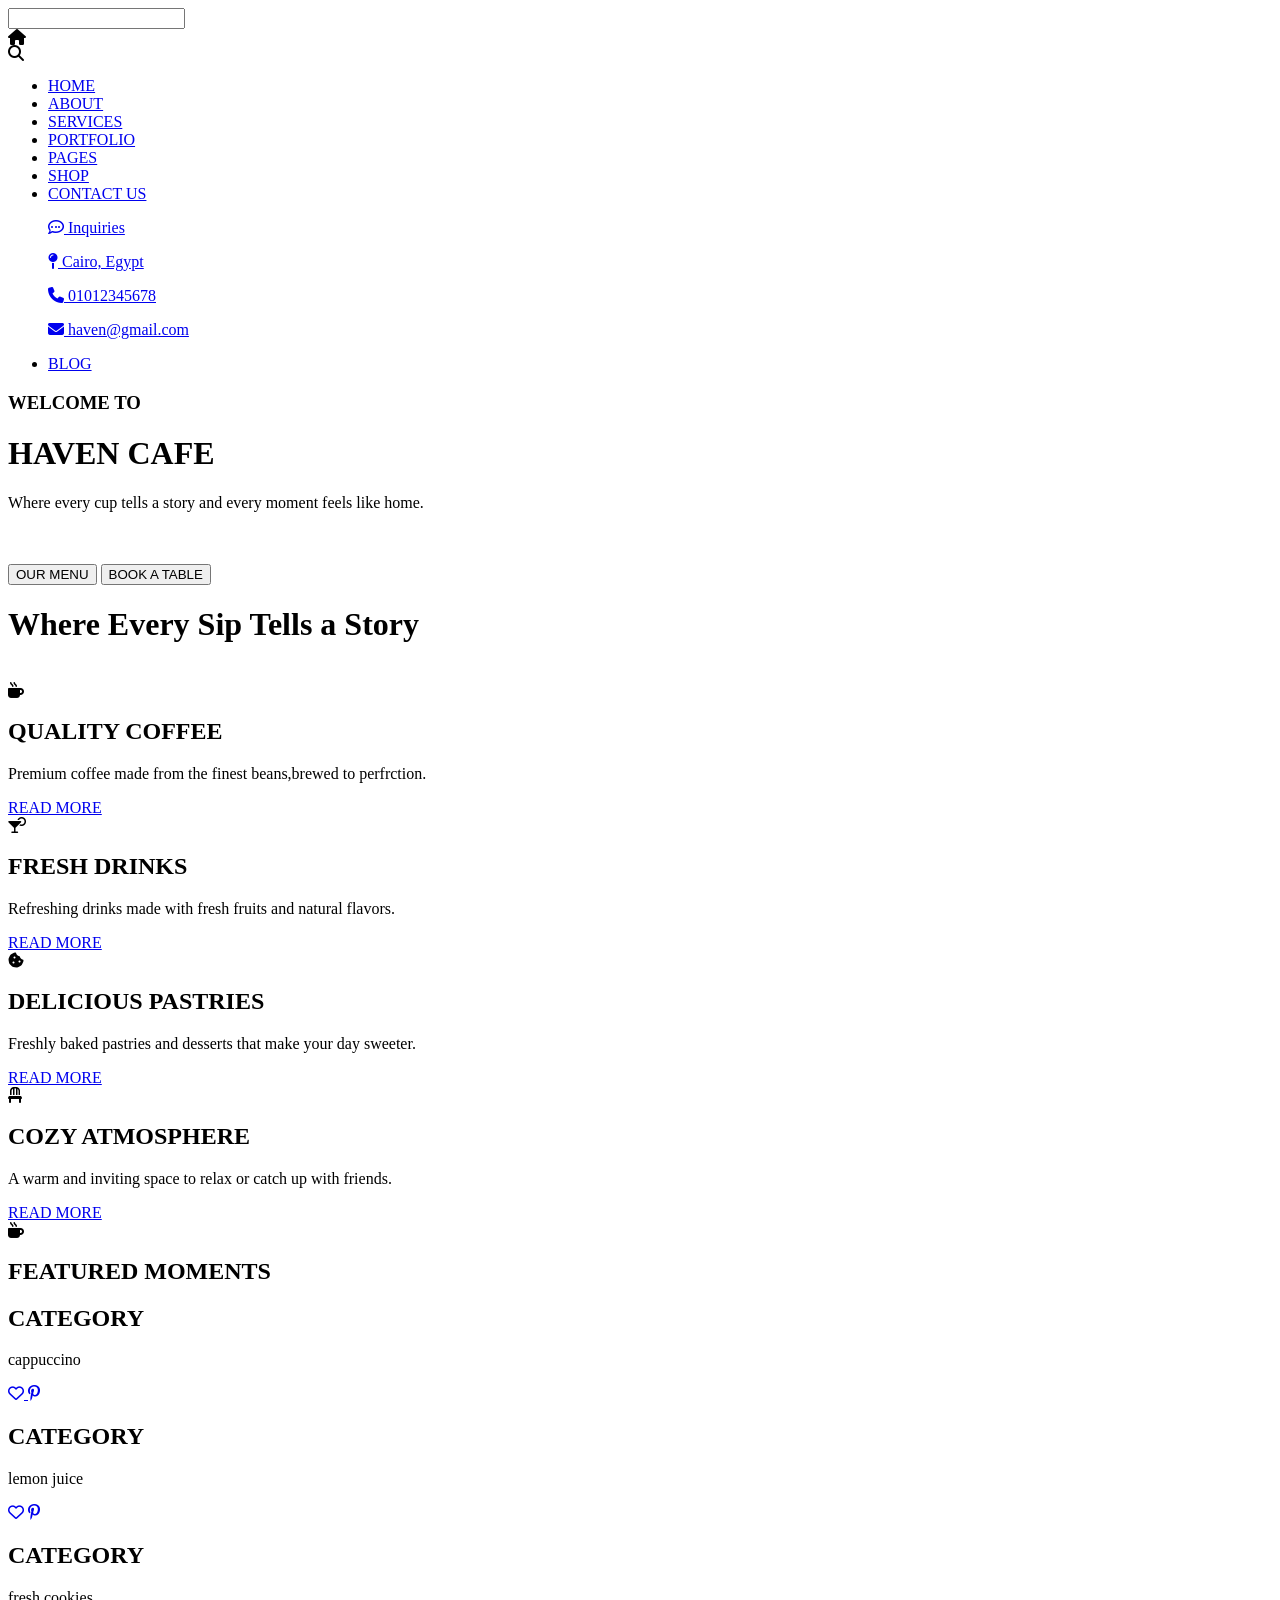
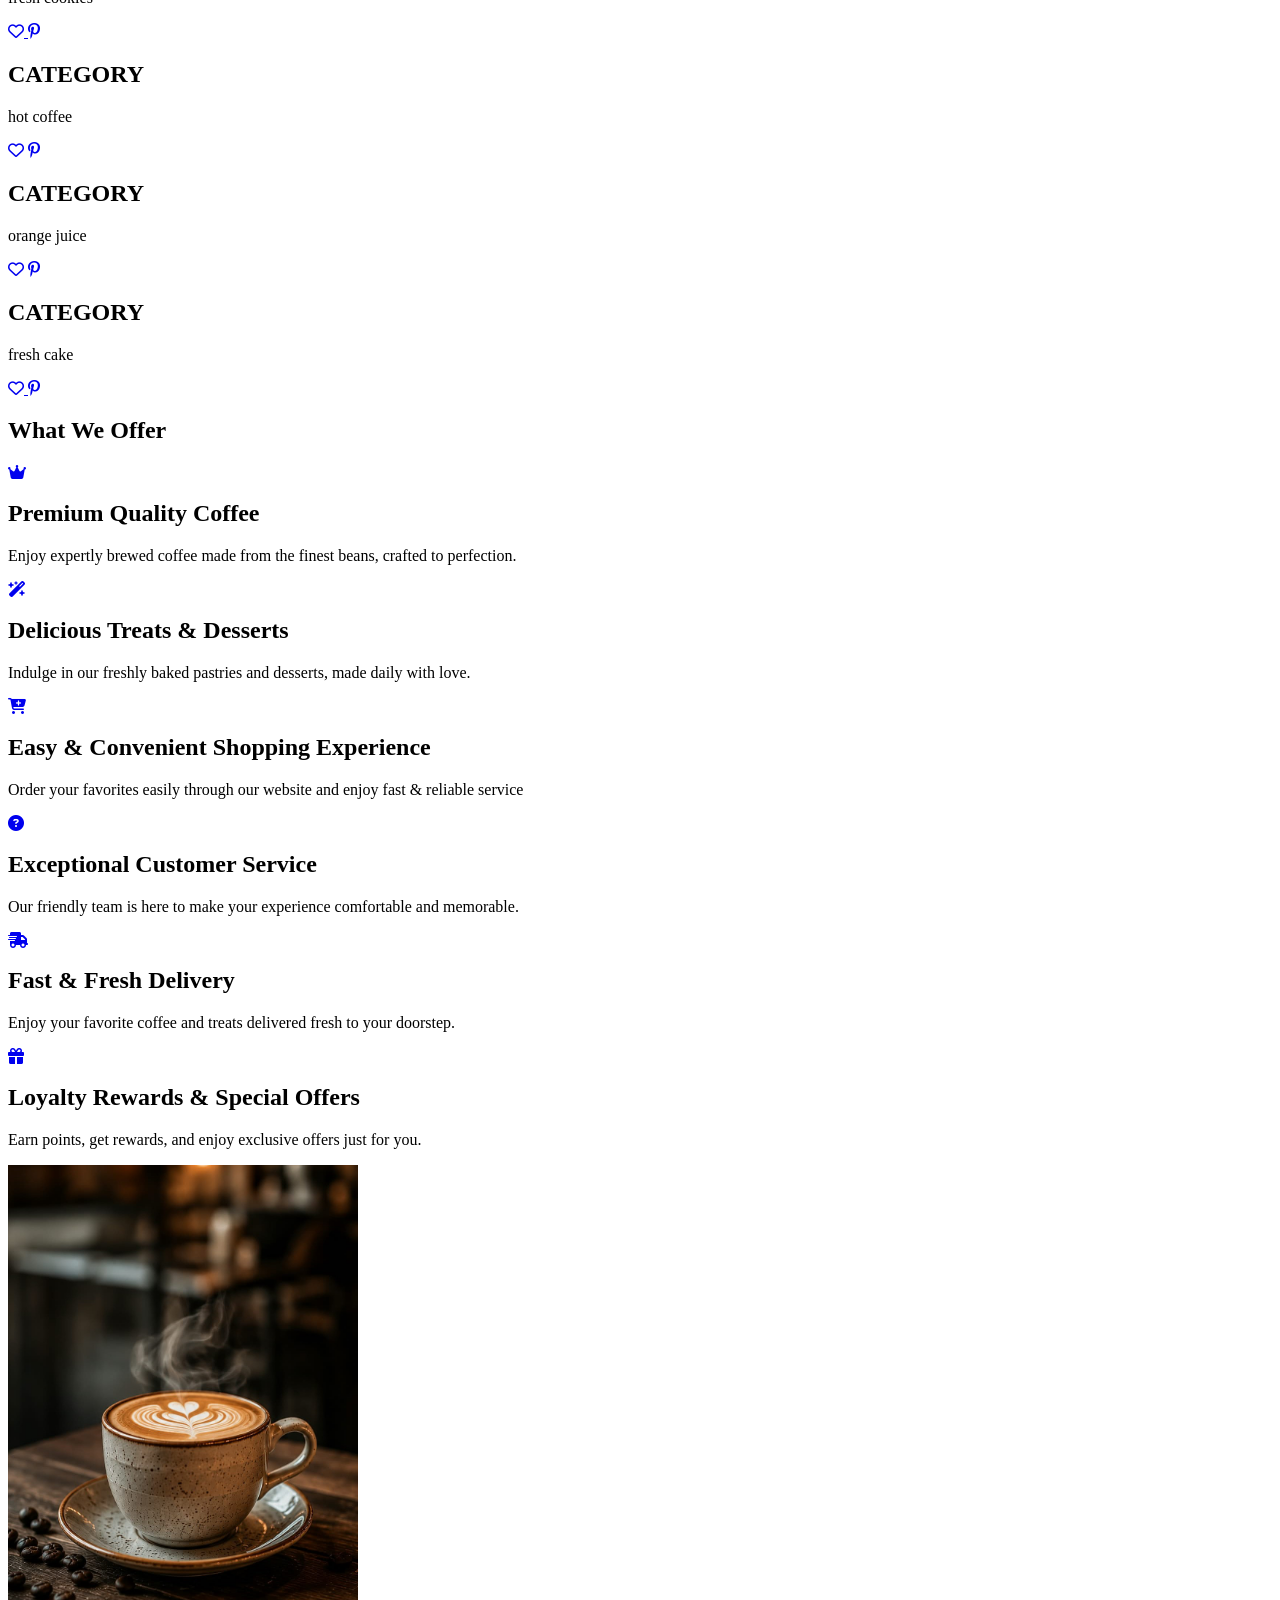
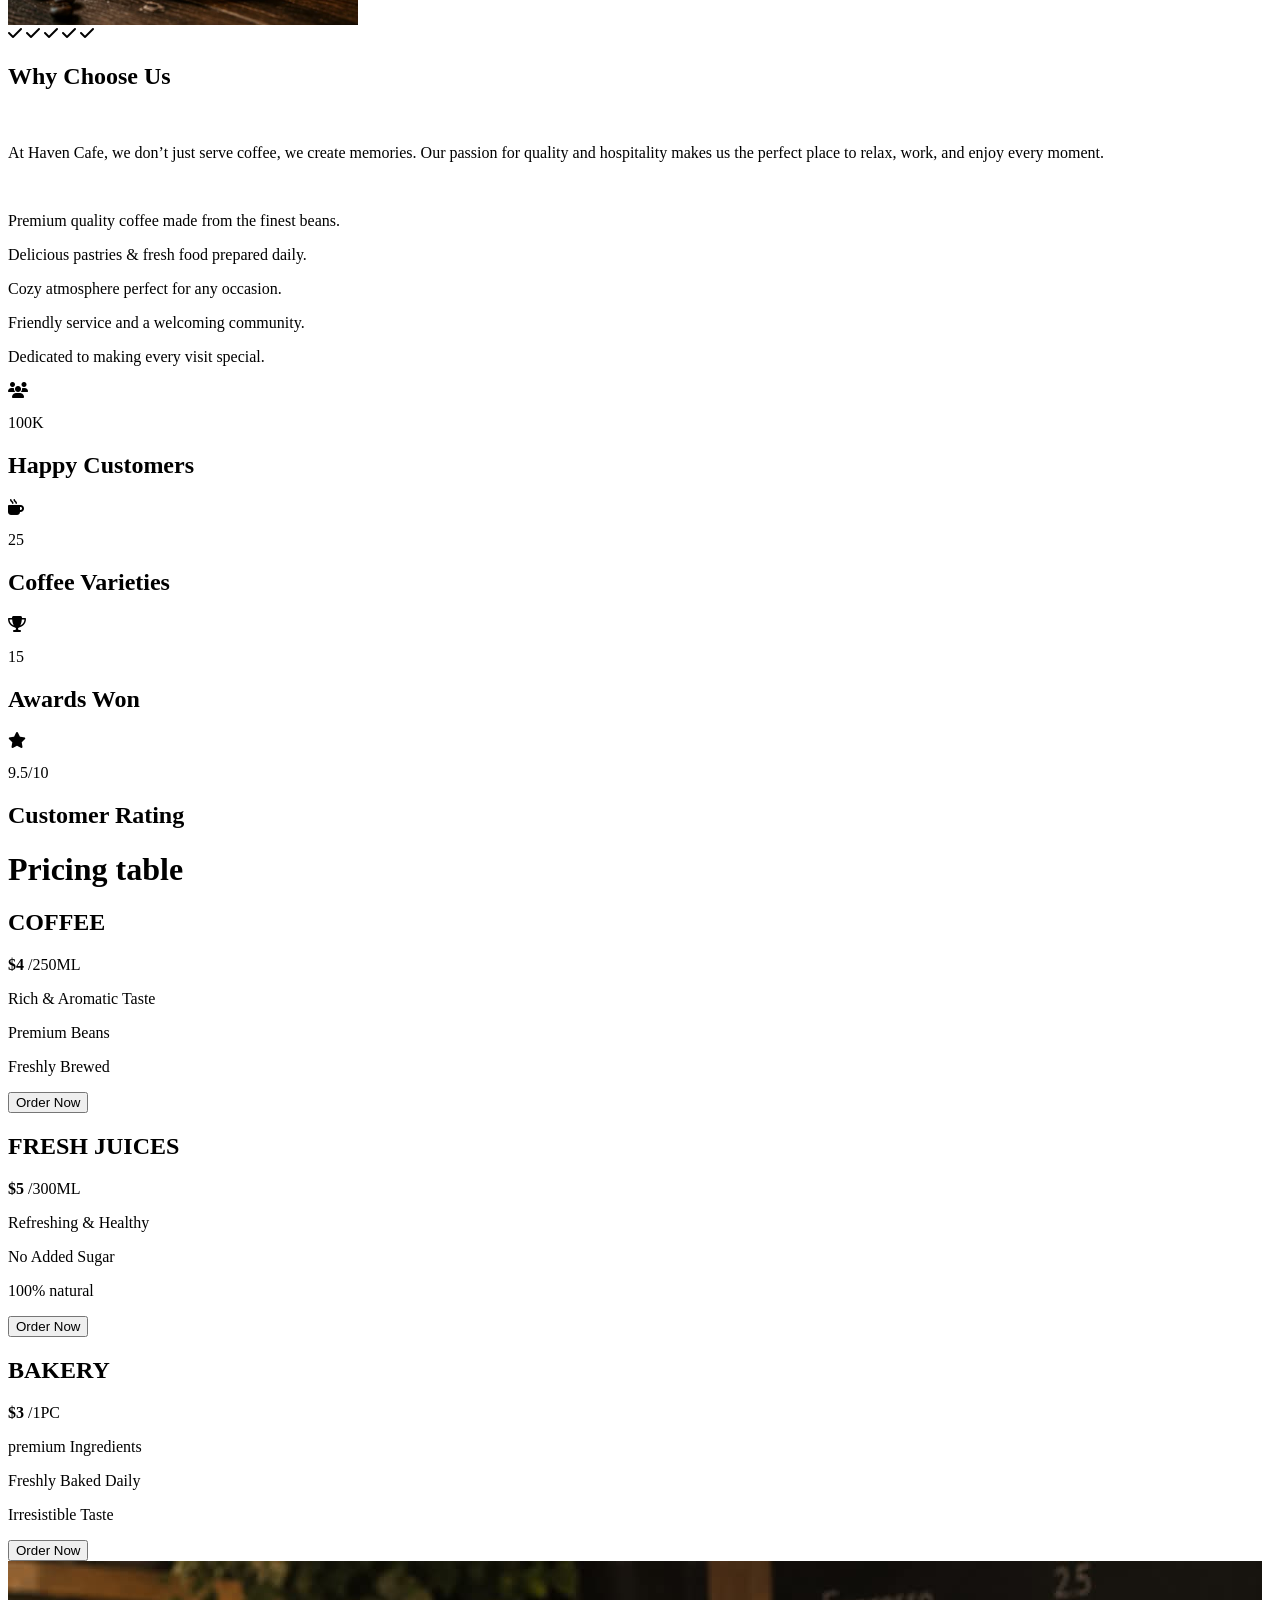
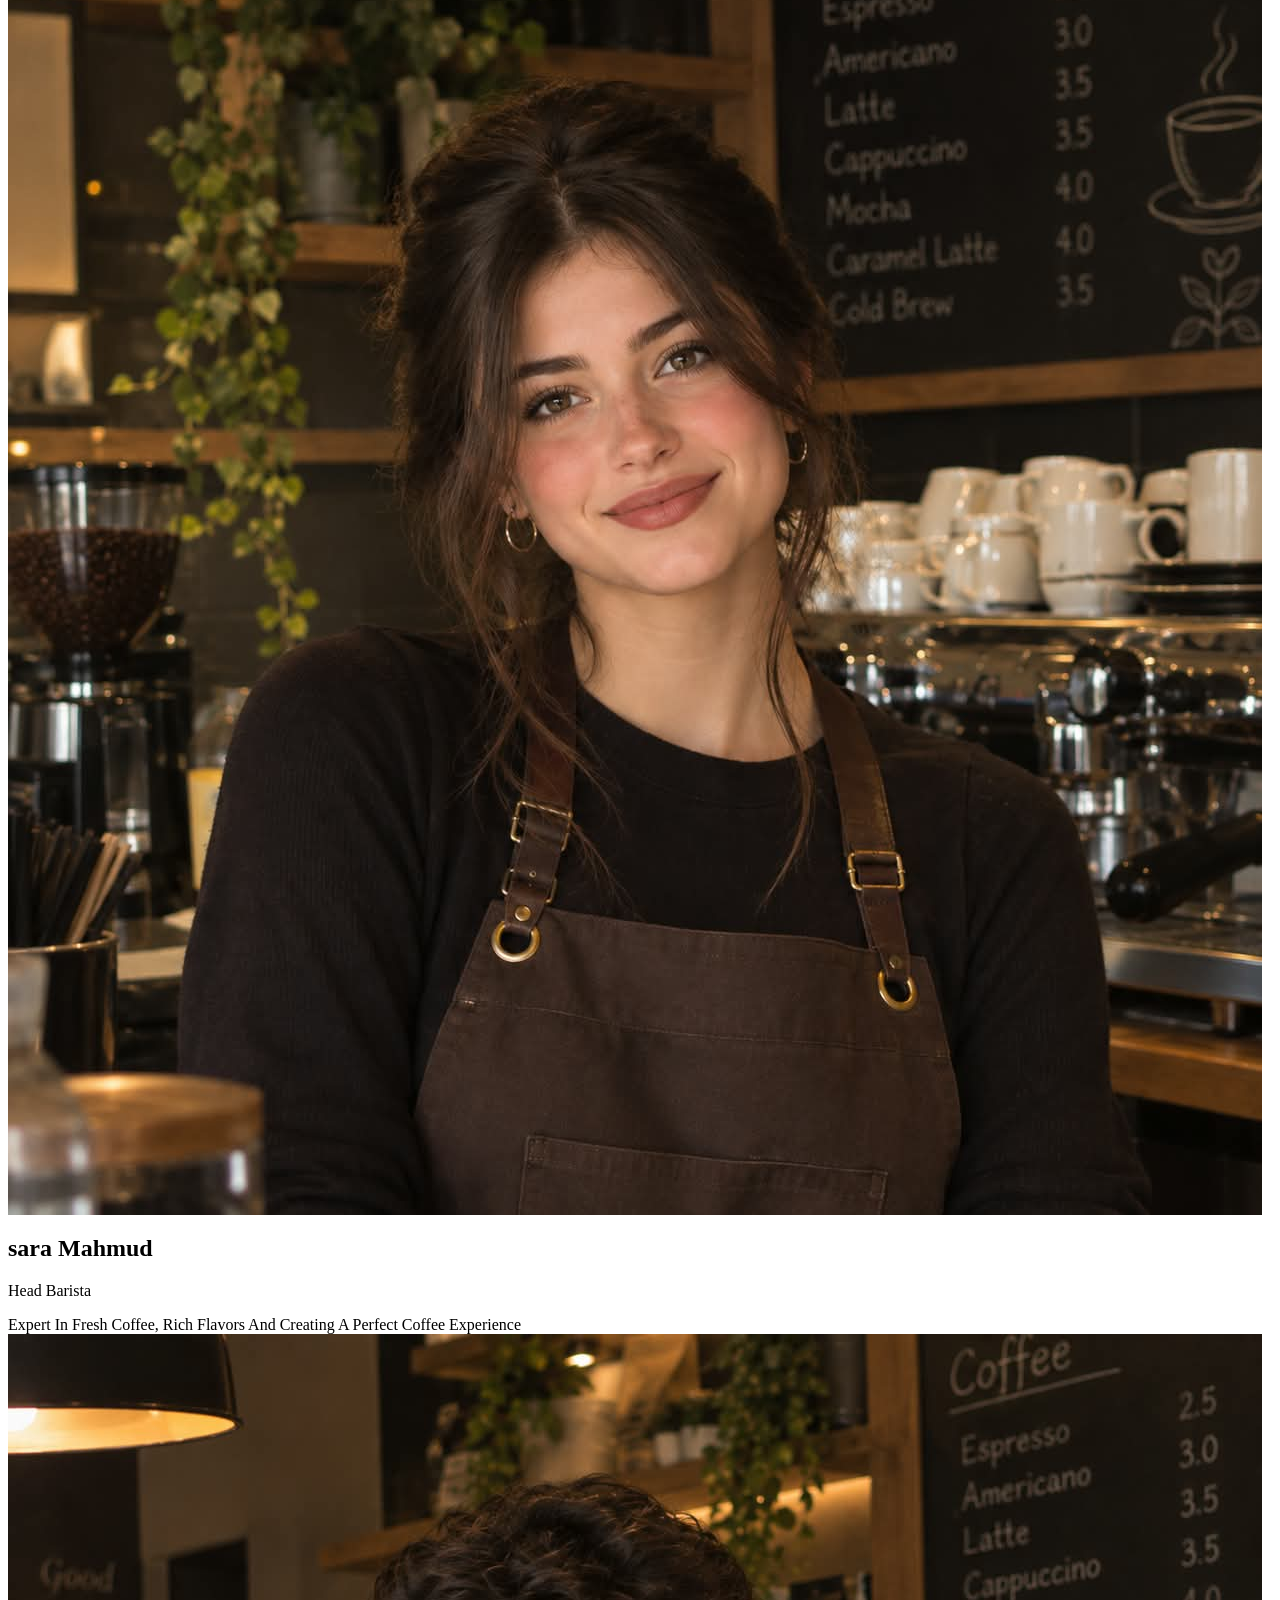
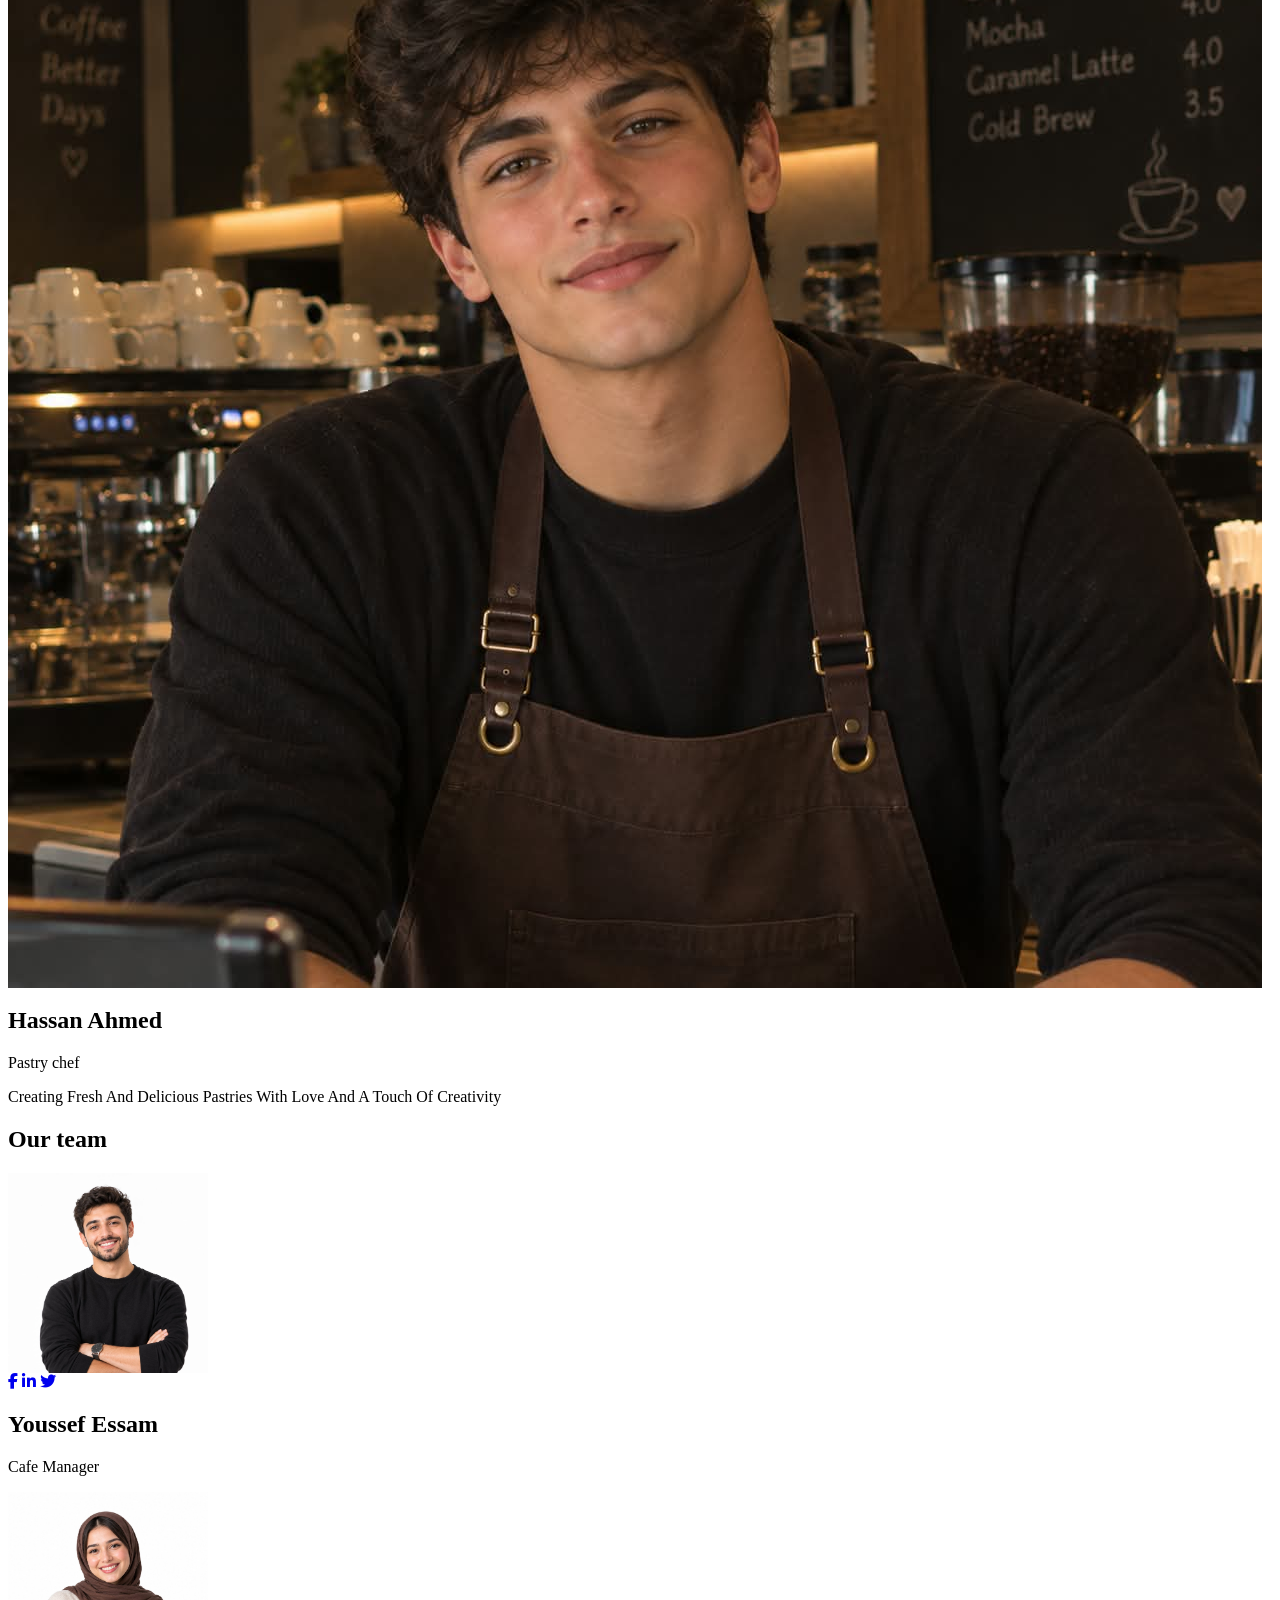
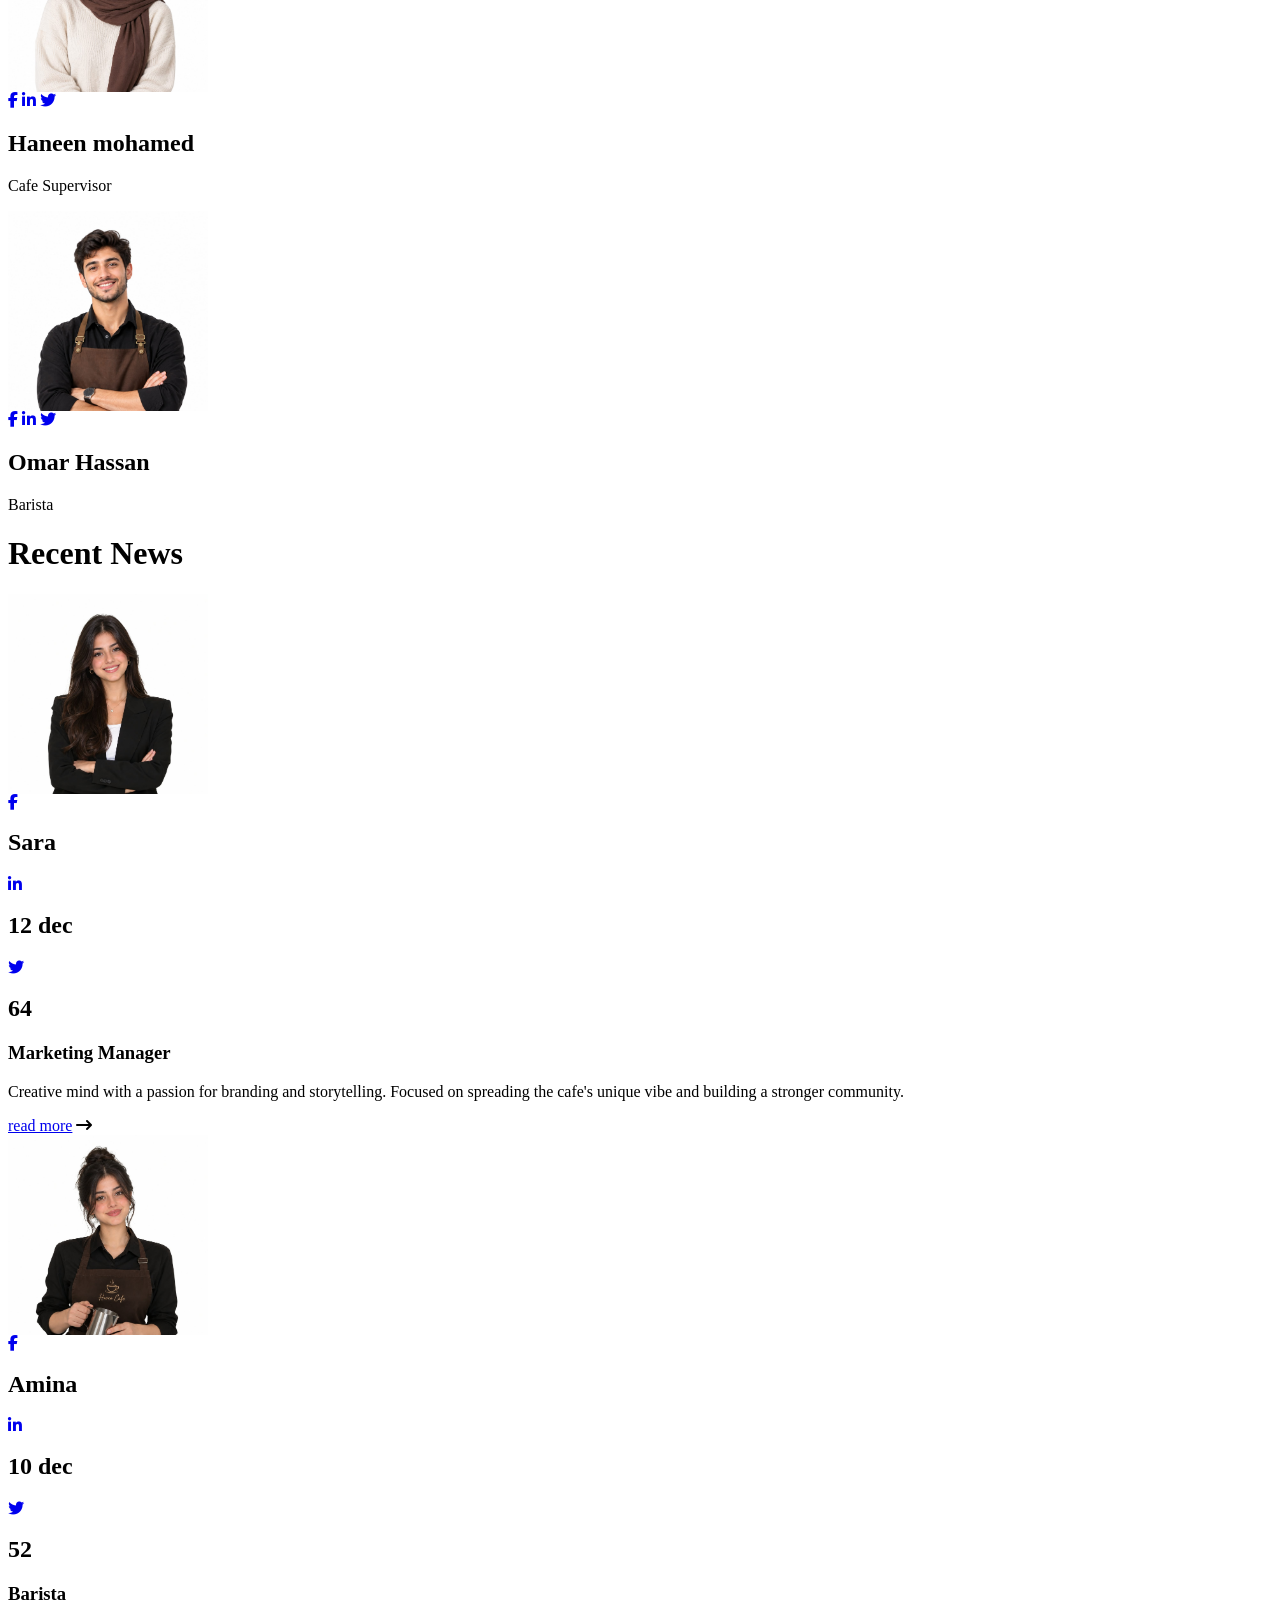
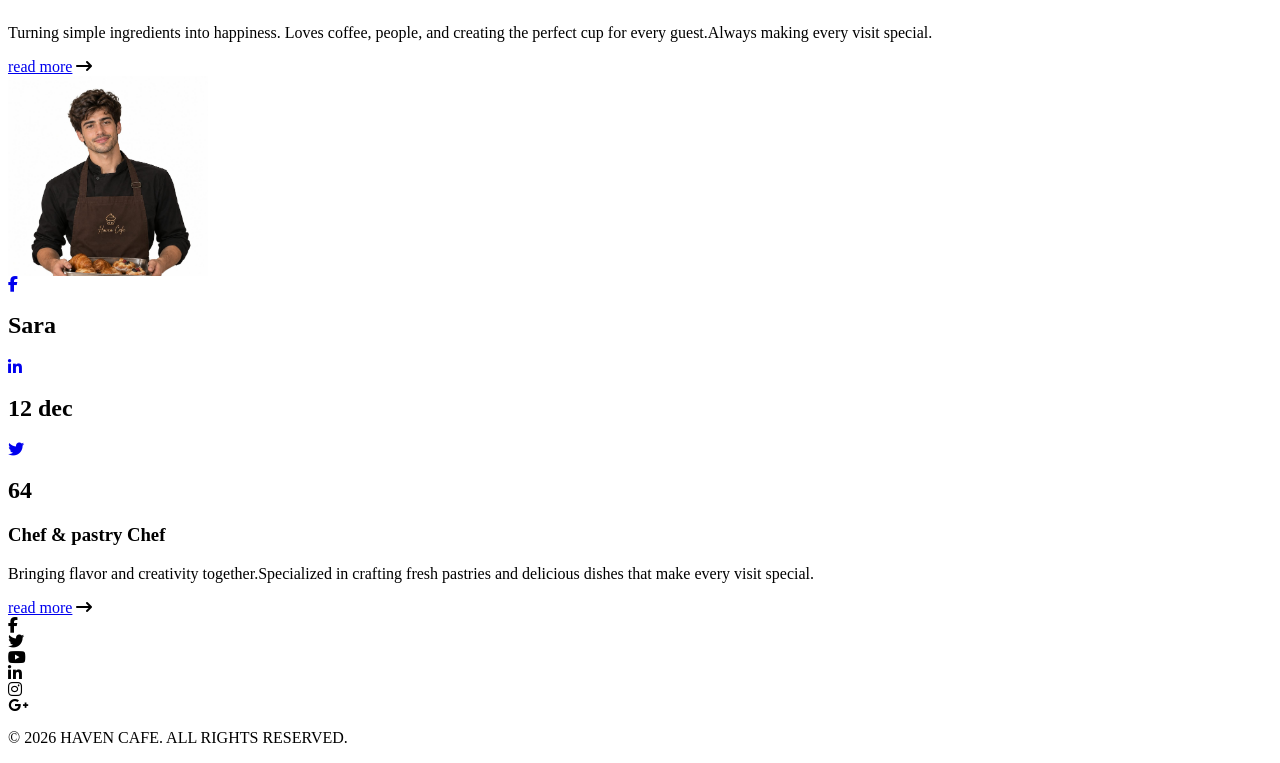
==== index.html @ 513b4746 "Rename index1.html to index.html" ====
<html >
<head>
<meta charset="UTF-8">
<title>PROJECT1</title>
<link rel="stylesheet" href="css/style.css">
<link rel="stylesheet" href="css/all.css">
</head>
<body>
<div class="header">
       <div class="search">
<input type="text">                                  
       </div> <!-- /search -->
       <div class="icon1"> 
<i class="fa-solid fa-house i1"></i>
       </div> <!-- /icons1 -->
<div class="icon2">
<i class="fa-solid fa-magnifying-glass i2"></i>
</div>  <!-- /icon2 -->
        <div class="haven-header">
            <ul class="list">
                <li><a href="#">HOME</a></li>
                <li><a href="#">ABOUT</a></li>
                <li><a href="#">SERVICES</a></li>
                <li><a href="#">PORTFOLIO</a></li>
                <li><a href="#">PAGES</a></li> 
                <li><a href="#">SHOP</a></li>
                
                <li class="contact"><a href="#">CONTACT US</a> 
                <div class="contact-menu">
                <p><a href="#" ><i class="fa-regular fa-comment-dots i"></i> Inquiries </a></p>
                <p><a href="#" ><i class="fa-solid fa-map-pin i"></i>  Cairo, Egypt</a></p>
                <p><a href="#" ><i class="fa-solid fa-phone i"></i> 01012345678</a></p>
                <p><a href="#" ><i class="fa-solid fa-envelope"></i> haven@gmail.com</a></p>
                </div> <!-- /contact-menu -->
                </li> <!-- /contact -->
                <li><a href="#">BLOG </a></li>
            </ul> <!-- /list -->
        </div> <!-- /haven-header -->
</div> <!-- /header -->
<div class="main">
  <div class="main-overlay">
    <div class="main-contact">
        <div class="dd1 divs1"></div> <!-- /line -->
        <div class="dd2 divs1"></div> <!-- /line -->
<h3 class="main-H1">WELCOME TO</h3>
<h1 class="main-H2">HAVEN CAFE</h1>
<P class="main-p1">Where every cup tells a story and every moment feels like home.</P>
<br>
<br>
<button class="main-btn1  main-btn">OUR MENU</button>
<button class="main-btn2  main-btn">BOOK A TABLE</button>
    </div> <!-- /main-contact -->
  </div> <!-- /main-overlay -->
</div> <!-- /main -->
<!-- /////////////////////////////////////// Section2///////////////////////////////////////////////////////// -->
<div class="Section2" >
<div class="intro"> 
<h1 class="intro-H1">Where Every Sip Tells a Story</h1>
<br>
<div class="dd3"></div> <!-- /line -->
</div> <!-- /intro -->

<div class="big-div"> 
<div class="div-coffee box">
<i class="fa-solid fa-mug-hot"></i>
<h2>QUALITY COFFEE</h2>
<P>Premium coffee made from the finest beans,brewed to perfrction.</P>
<a href="#">READ MORE</a>
</div> 

<div class="div-ice box"> 
<i class="fa-solid fa-martini-glass-citrus"></i>
<h2>FRESH DRINKS</h2>
<P>Refreshing drinks made with fresh fruits and natural flavors.</P>
<a href="#">READ MORE</a>
</div> <!-- /div-ice -->

<div class="div-cake box"> 
<i class="fa-solid fa-cookie-bite"></i>
<h2>DELICIOUS PASTRIES</h2>
<P>Freshly baked pastries and desserts that make your day sweeter.</P>
<a href="#">READ MORE</a>
</div> <!-- /div-cake -->

<div class="div-atmosphere box"> 
<i class="fa-solid fa-chair"></i>
<h2>COZY ATMOSPHERE</h2>
<p>A warm and inviting space to relax or catch up with friends.</p>
<a href="#">READ MORE</a>
</div> <!-- / div-atmosphere-->
</div> <!-- /big-div -->
</div> <!-- /section2 -->
<!-- ///////////////////////////////section3////////////////////////////////////////////////////// -->
 <div class="section3">
        <div class="dd4 divs3"></div> <!-- /line -->
        <div class="dd5 divs3"></div> <!-- /line -->
     <i class="fa-solid fa-mug-hot i-section3"></i>
     <h2 class="H2-section3"> FEATURED MOMENTS</h2>
     <div class="dd6"></div> <!-- /line -->

 <div class="section3-photos">
 <div class="card card1">
        <div class="card-text"> 
       <h2>CATEGORY</h2>
       <P>cappuccino</P>
      <a href="#"> <i class="fa-regular fa-heart"></i> </a>
      <a href="#"><i class="fa-brands fa-pinterest-p"></i></a>
       </div> <!-- /card-text -->
       </div> <!-- /card card1 -->

 <div class="card card2">
        <div class="card-text"> 
       <h2>CATEGORY</h2>
       <P>lemon juice</P> <a> 
       <a href="#"> <i class="fa-regular fa-heart"></i></a>
      <a href="#"><i class="fa-brands fa-pinterest-p"></i> </a>
       </div> <!-- /card-text -->
       </div> <!-- /card card2 -->

<div class="card card3">
        <div class="card-text"> 
       <h2>CATEGORY</h2>
       <P>fresh cookies</P>
      <a href="#"> <i class="fa-regular fa-heart"></i> </a>
      <a href="#"><i class="fa-brands fa-pinterest-p"></i> </a>
       </div> <!-- /card-text -->
       </div> <!-- /card card3-->

<div class="card card4">
        <div class="card-text"> 
       <h2>CATEGORY</h2>
       <P>hot coffee</P>
      <a href="#"> <i class="fa-regular fa-heart"></i></a>
      <a href="#"> <i class="fa-brands fa-pinterest-p"></i></a>
       </div> <!-- /card-text -->
       </div> <!-- /card card4-->

<div class="card card5">
        <div class="card-text"> 
       <h2>CATEGORY</h2>
       <P>orange juice</P>
     <a href="#">  <i class="fa-regular fa-heart"></i></a>
      <a href="#"> <i class="fa-brands fa-pinterest-p"></i></a>
       </div> <!-- /card-text -->
       </div> <!-- /card card5-->

<div class="card card6">
        <div class="card-text"> 
       <h2>CATEGORY</h2>
       <P>fresh cake</P>
     <a href="#"><i class="fa-regular fa-heart"></i> </a>
      <a href="#"><i class="fa-brands fa-pinterest-p"></i> </a>
       </div> <!-- /card-text -->
       </div> <!-- /card card6-->
</div> <!-- /section3-photos -->
 </div> <!-- /section3 -->

<!-- ///////////////////////////section4//////////////////////////////////////////// -->
<div class="section4">
<h2 class="section4-h2">What We Offer</h2>
<div class="dd7"></div>

<div class="offer">
 
<div class="part1  parts">
<a href="#"><i class="fa-solid fa-crown"></i></a>
<h2>Premium Quality Coffee </h2>
<p>Enjoy expertly brewed coffee made from the finest beans, crafted to perfection.</p>

</div> <!-- /part1 -->

<div class="part2  parts">
<a href="#"><i class="fa-solid fa-wand-magic-sparkles"></i></a>
<h2>Delicious Treats & Desserts</h2>
<p>Indulge in our freshly baked pastries and desserts, made daily with love.</p>
</div> <!-- /part2 -->


<div class="part3  parts">
<a href="#"><i class="fa-solid fa-cart-plus"></i></a>
<h2>Easy & Convenient Shopping Experience</h2>
<p>Order your favorites easily through our website and enjoy fast & reliable service</p>
</div> <!-- /part3 -->


<div class="part4  parts">
<a href="#"><i class="fa-solid fa-circle-question"></i></a>
<h2>Exceptional Customer Service</h2>
<p>Our friendly team is here to make your experience comfortable and memorable.</p>
</div> <!-- /part4 -->

<div class="part5  parts">
<a href="#"><i class="fa-solid fa-truck-fast"></i></a>
<h2>Fast & Fresh Delivery</h2>
<p>Enjoy your favorite coffee and treats delivered fresh to your doorstep.</p>

</div> <!-- /part5 -->

<div class="part6  parts">
<a href="#"><i class="fa-solid fa-gift"></i></a>
<h2>Loyalty Rewards & Special Offers</h2>
<p>Earn points, get rewards, and enjoy exclusive offers just for you.</p>
</div> <!-- /parts6 -->
</div> <!-- /offer -->
</div> <!-- /section4 -->
<!-- ////////////////////////////////section5/////////////////////////////////////////// -->
<div class="section5">
<div class="section5-img">
    <img src="img/section5.jpeg" width="350px" height="460">
</div> <!-- /section5-img -->
 <div class="circel">
<div class="circel1 c"></div> <!-- circel1 -->
<div class="circel2 c"></div> <!-- /circel2 -->
<div class="circel3 c"></div> <!-- /circel3 -->
 </div> <!-- /circel -->
<div class="icons5">
<i class="fa-solid fa-check"></i>
<i class="fa-solid fa-check"></i>
<i class="fa-solid fa-check"></i>
<i class="fa-solid fa-check"></i>
<i class="fa-solid fa-check"></i>
</div> <!-- /icons5 -->
<div class="text5">
    <h2>Why Choose Us</h2>
    <div class="dd8"></div> <!-- /line -->
    <br>
<p>At Haven Cafe, we don’t just serve coffee, we create memories. Our passion for quality and hospitality makes us the perfect place to relax, work, and enjoy every moment.</p>
<br>
<div class="pp"> 
<p>Premium quality coffee made from the finest beans.</p>
<p>Delicious pastries & fresh food prepared daily.</p>
<p>Cozy atmosphere perfect for any occasion.</p>
<p>Friendly service and a welcoming community.</p>
<p>Dedicated to making every visit special.</p>
</div> <!-- /pp -->
</div> <!-- /text5 -->
</div> <!-- /section5 -->
<!-- /////////////////////////////////////////section6/////////////////////////////////////////////// -->
<div class="section6">

<div class="background-section6">
<div class="section6-icons">

    <div class="divs6">
      <i class="fa-solid fa-users"></i>
      <p>100K</p>  
      <h2>Happy Customers</h2>
    </div>

     <div class="divs6">
      <i class="fa-solid fa-mug-hot"></i>
      <p>25</p>
       <h2>Coffee Varieties</h2>
     </div>

    <div class="divs6">
     <i class="fa-solid fa-trophy"></i>
      <p>15</p>
     <h2>Awards Won</h2>
     </div>

    
     <div class="divs6">
      <i class="fa-solid fa-star"></i>
      <p>9.5/10</p>
     <h2>Customer Rating</h2>
     </div>
</div> <!-- /section6-icons -->
</div> <!-- /background -->
</div><!-- /section6 -->
<!-- //////////////////////////////////////////////section7///////////////////////////////////////// -->
<div class="section7">
<h1 class="pt">Pricing table</h1>
<div class="dd11 dd12"></div>


<div class="pricing">

    <div class="table1  tables">
      <h2>COFFEE</h2>
      <div class="price1 price">
        <strong>$4</strong>
       <span>/250ML</span>
      </div> <!-- /price -->
      <p>Rich & Aromatic Taste</p>
      <p>Premium Beans</p>
      <p>Freshly Brewed</p>
      <button>Order Now</button>
    </div> <!-- table1 -->

 <div class="table2  tables">
       <h2>FRESH JUICES</h2>
      <div class="price2 price">
        <strong>$5</strong>
       <span>/300ML</span>
      </div> <!-- /price -->
      <p>Refreshing & Healthy</p>
      <p>No Added Sugar</p>
       <p>100% natural</p>
      <button>Order Now</button>
    </div> <!-- table2 -->

     <div class="table3  tables">
       <h2>BAKERY</h2>
      <div class="price2 price">
        <strong>$3</strong>
       <span>/1PC</span>
      </div> <!-- /price -->
      <p>premium Ingredients</p>
      <p>Freshly Baked Daily</p>
      <p>Irresistible Taste</p>
      <button>Order Now</button>
    </div> <!-- table3 -->
</div> <!-- /pricing -->
</div> <!-- /section7 -->
<!-- //////////////////////////////////////section8/////////////////////////////////// -->
<div class="section8">
<div class="background-section8">
    <div class="stafe"> 
<div class="parista member">
<div class="work"> 
    <img src="img/parista.jpeg">
</div>
<div class="content"> 
<h2>sara Mahmud</h2>
<p>Head Barista</p>
<span>Expert In Fresh Coffee, Rich Flavors And Creating A Perfect Coffee Experience</span>
</div> <!-- /content -->
</div> <!-- /parista -->

<div class="pastry member">
<div class="work">
     <img src="img/pastry.jpeg">
</div>
<div class="content"> 
<h2>Hassan Ahmed</h2>
<p>Pastry chef</p>
<span>Creating Fresh And Delicious Pastries With Love And A Touch Of Creativity</span>
</div> <!-- /content -->
</div> <!-- /pastry chef -->
</div> <!-- /stafe -->
</div> <!-- /background-section8 -->
</div> <!-- /section8 -->

<!-- /////////////////////////////////////////section9//////////////////////////////////////// -->
<div class="section9">
<h2 class="team-title">Our team</h2>
<div class="dd13"></div>

<div class="team-container">
  <div class="team-parent">
    <div class="team-item">
<div class="team-img">
        <img src="img/youssef.jpeg" alt="youssef" width="200px" height="200px">
         <div class="team-icons">
           <a href="#"><i class="fa-brands fa-facebook-f"></i></a>
          <a href="#"><i class="fa-brands fa-linkedin-in"></i></a>
          <a href="#"> <i class="fa-brands fa-twitter"></i></a>
         </div>   <!-- /team-icons -->
      </div> <!-- /team- img -->
      <div class="team-info">
       <h2 class="team-info-title">Youssef Essam</h2>
       <p class="team-info-p">Cafe Manager</p>
      </div> <!-- /team-info -->
    </div> <!-- /team-item -->


<div class="team-item  team-item-2">
<div class="team-img">
        <img src="img/haneen.jpeg" alt="haneen" width="200px" height="200px">
         <div class="team-icons">
           <a href="#"><i class="fa-brands fa-facebook-f"></i></a>
          <a href="#"><i class="fa-brands fa-linkedin-in"></i></a>
          <a href="#"> <i class="fa-brands fa-twitter"></i></a>
          
         </div>   <!-- /team-icons -->
      </div> <!-- /team- img -->
      <div class="team-info">
       <h2 class="team-info-title">Haneen mohamed</h2>
       <p class="team-info-p">Cafe Supervisor</p>
      </div> <!-- /team-info -->
</div> <!-- /team-item -->


<div class="team-item">
<div class="team-img">
        <img src="img/omar.jpeg" alt="omar" width="200px" height="200px">
         <div class="team-icons">
            <a href="#"><i class="fa-brands fa-facebook-f"></i></a>
          <a href="#"><i class="fa-brands fa-linkedin-in"></i></a>
          <a href="#"><i class="fa-brands fa-twitter"></i></a>
         </div>   <!-- /team-icons -->
      </div> <!-- /team- img -->
      <div class="team-info">
       <h2 class="team-info-title">Omar Hassan</h2>
       <p class="team-info-p">Barista</p>
      </div> <!-- /team-info --> 
      </div> <!-- /team-item -->
</div> <!-- /team- parent -->
</div> <!-- /team-container -->
</div> <!-- /section9 -->
<!-- /////////////////////////////////////////section10////////////////////////////////// -->
<div class="section10"  >
<h1 class="h1-sec10">Recent News</h1>
<div class="div-sec10"></div>

<div class="Recent-container">
<div class="Recent-parent">
  <div class="Recent-item">
<div class="Recent-img">
<img src="img/marketing.jpeg" width="200px" height="200px">
</div> <!-- img -->
<div class="Recent-info">
<a href="#"><i class="fa-brands fa-facebook-f"></i></a>
<h2>Sara</h2>
<a href="#"><i class="fa-brands fa-linkedin-in"></i></a>
<h2>12 dec</h2>
<a href="#"><i class="fa-brands fa-twitter"></i></a>
<h2>64</h2>

<h3>Marketing Manager</h3>
<p>Creative mind with a passion for branding and storytelling. Focused on spreading the cafe's unique vibe and building a stronger community.</p>

<a href="#">read more</a>
<i class="fa-solid fa-arrow-right-long iii"></i>
</div> <!-- /Recent-info -->
  </div> <!-- /Recent-item -->

<div class="Recent-item Recent-item2">
 <div class="Recent-img">
<img src="img/parista2.jpeg" width="200px" height="200px">
 </div> <!-- /Recent-img -->
 <div class="Recent-info">
 <a href="#"><i class="fa-brands fa-facebook-f"></i></a>
<h2>Amina</h2>
<a href="#"><i class="fa-brands fa-linkedin-in"></i></a>
<h2>10 dec</h2>
<a href="#"><i class="fa-brands fa-twitter"></i></a>
<h2>52</h2>
<h3>Barista</h3>
<p>Turning simple ingredients into happiness. Loves coffee, people, and creating the perfect cup for every guest.Always making every visit special.</p>
<a href="#">read more</a>
<i class="fa-solid fa-arrow-right-long iii"></i>
</div><!-- /Recent-info -->
</div> <!-- /Recent-item -->

<div class="Recent-item">
 <div class="Recent-img">
<img src="img/pastry2.jpeg" width="200px" height="200px">
 </div> <!-- /Recent-img -->
 <div class="Recent-info">
 <a href="#"><i class="fa-brands fa-facebook-f"></i></a>
<h2>Sara</h2>
<a href="#"><i class="fa-brands fa-linkedin-in"></i></a>
<h2>12 dec</h2>
<a href="#"><i class="fa-brands fa-twitter"></i></a>
<h2>64</h2>
<h3>Chef & pastry Chef</h3>
<p>Bringing flavor and creativity together.Specialized in crafting fresh pastries and delicious dishes that make every visit special.</p>
<a href="#">read more</a>
<i class="fa-solid fa-arrow-right-long iii"></i>
</div><!-- /Recent-info -->
</div> <!-- /Recent-item -->
</div> <!-- /Recent-parent -->
</div> <!-- /Recent-container -->
</div> <!-- /section10 -->
<!-- ///////////////////////////////////////////////////section11///////////////////////////////////// -->
<div class="section11">
<div class="section11-img">
<!-- <img src="img/place.jpeg" width="350px" height="200px"> -->
</div> <!-- / section11-img-->
<div class="section11-icons">
<div class="di"><i class="fa-brands fa-facebook-f"></i></div>
<div class="di"><i class="fa-brands fa-twitter"></i></div>
<div class="di"><i class="fa-brands fa-youtube"></i></div>
<div class="di"><i class="fa-brands fa-linkedin-in"></i></div>
<div class="di"><i class="fa-brands fa-instagram"></i></div>
<div class="di"><i class="fa-brands fa-google-plus-g"></i></div>
</div> <!-- /section11-icons -->
<div class="section11-p">
<p>© 2026 HAVEN CAFE. ALL RIGHTS RESERVED.</p>
</div>
<!-- /////////////////////////////////////////////////////////////////////////////////////////////////////////// -->



















</div> <!-- /section11 -->











</body>






























































































































































</html>
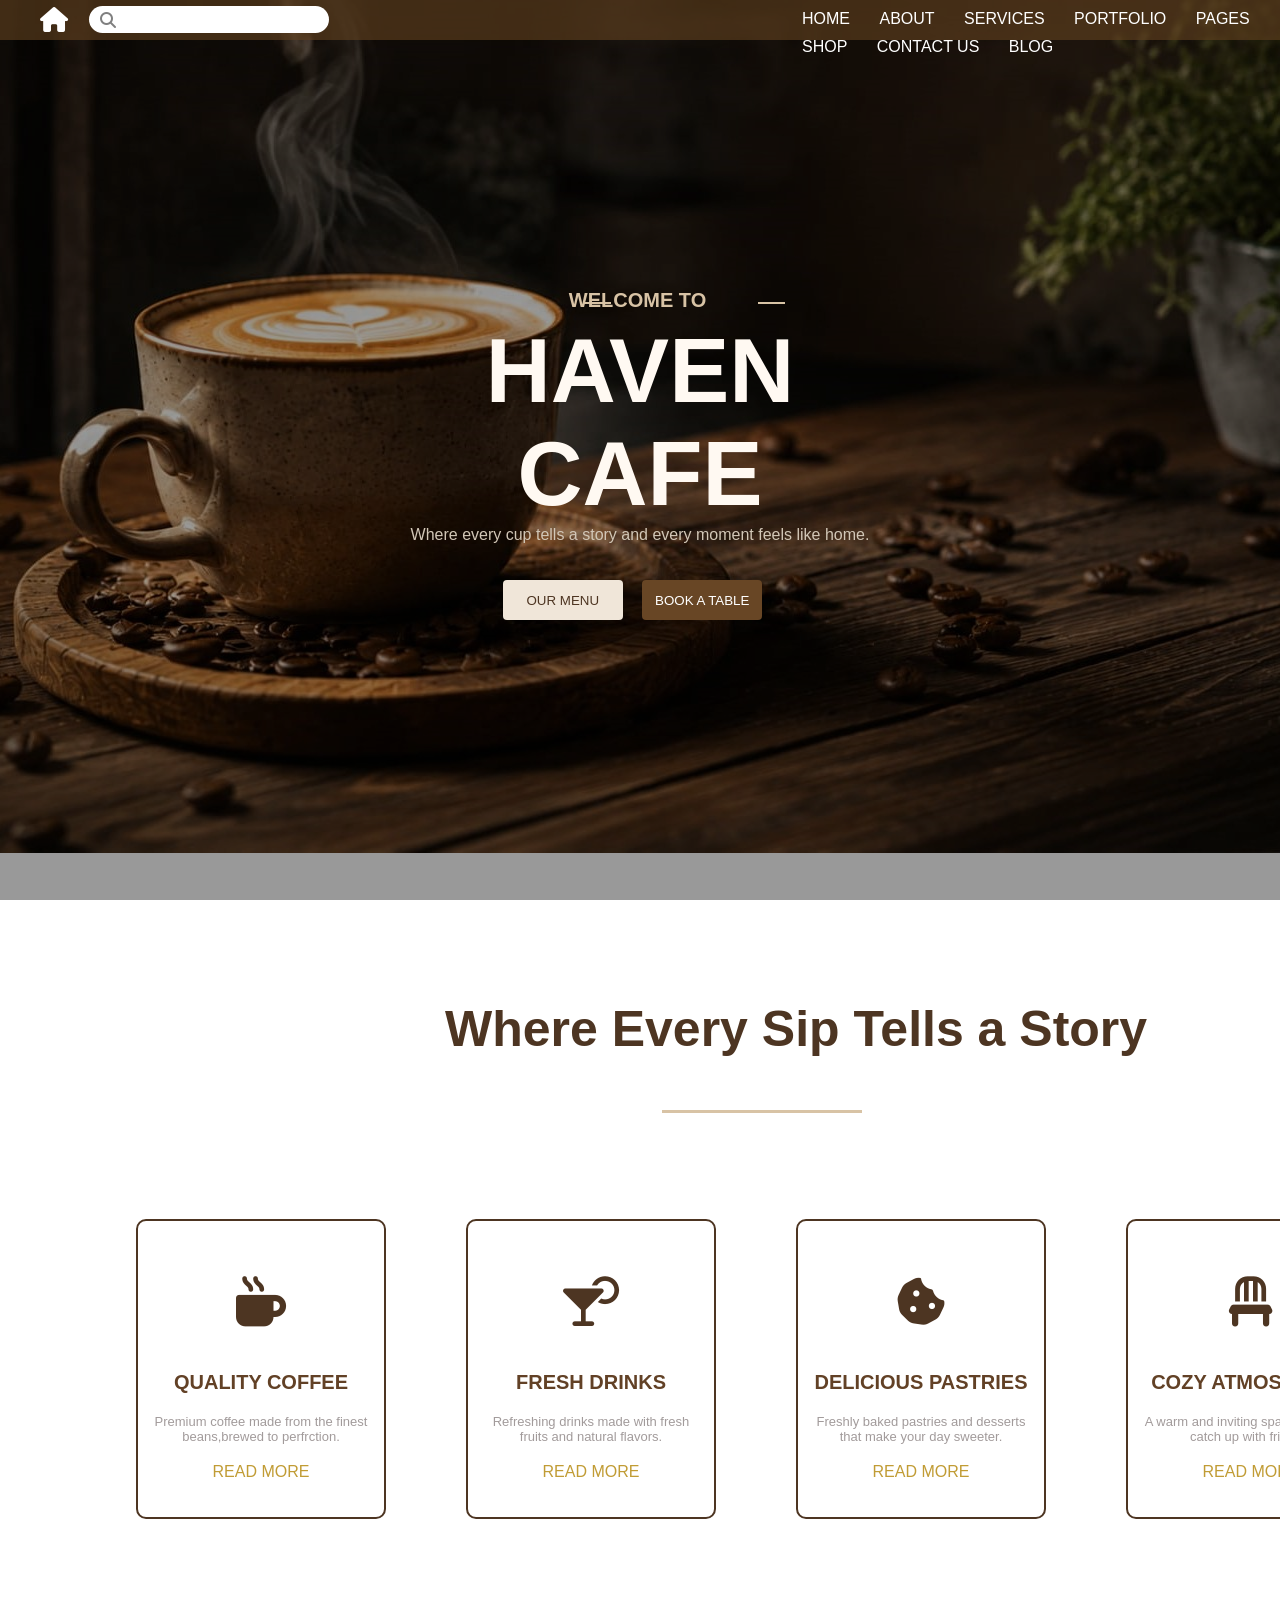
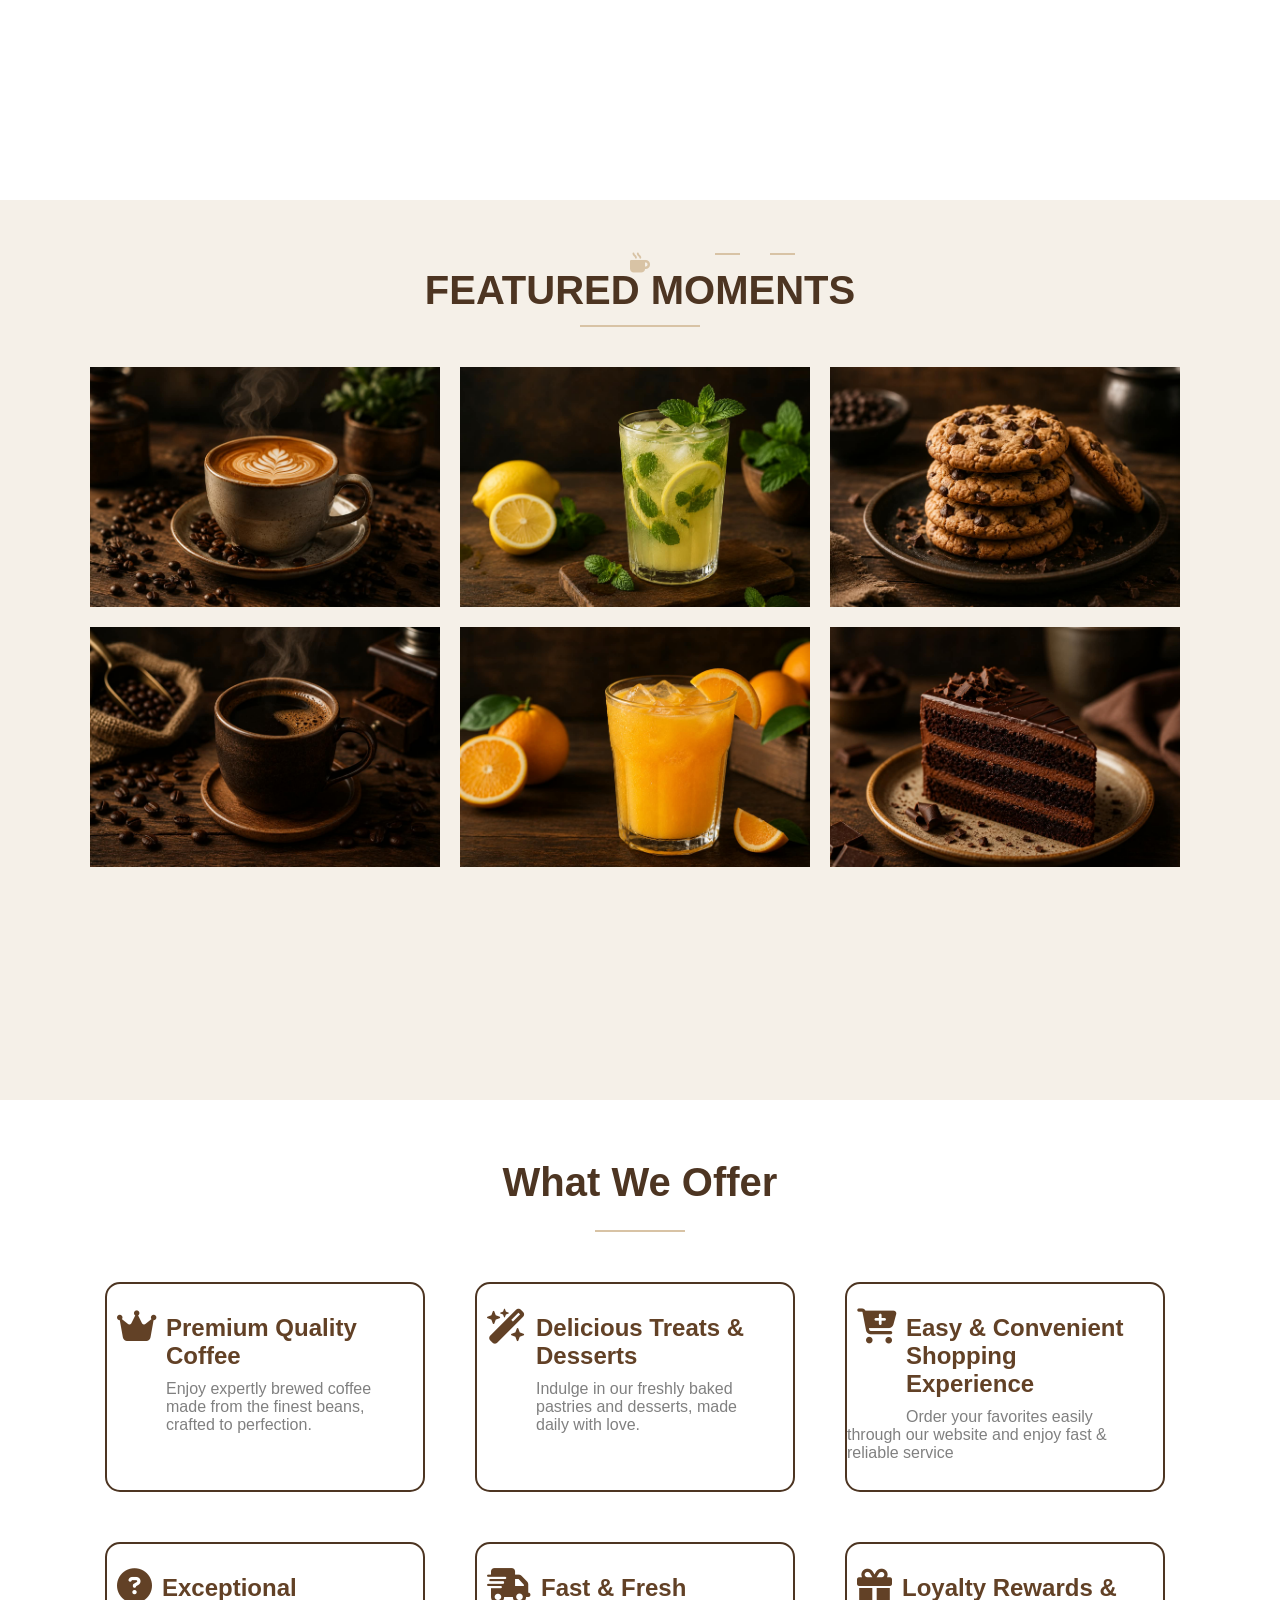
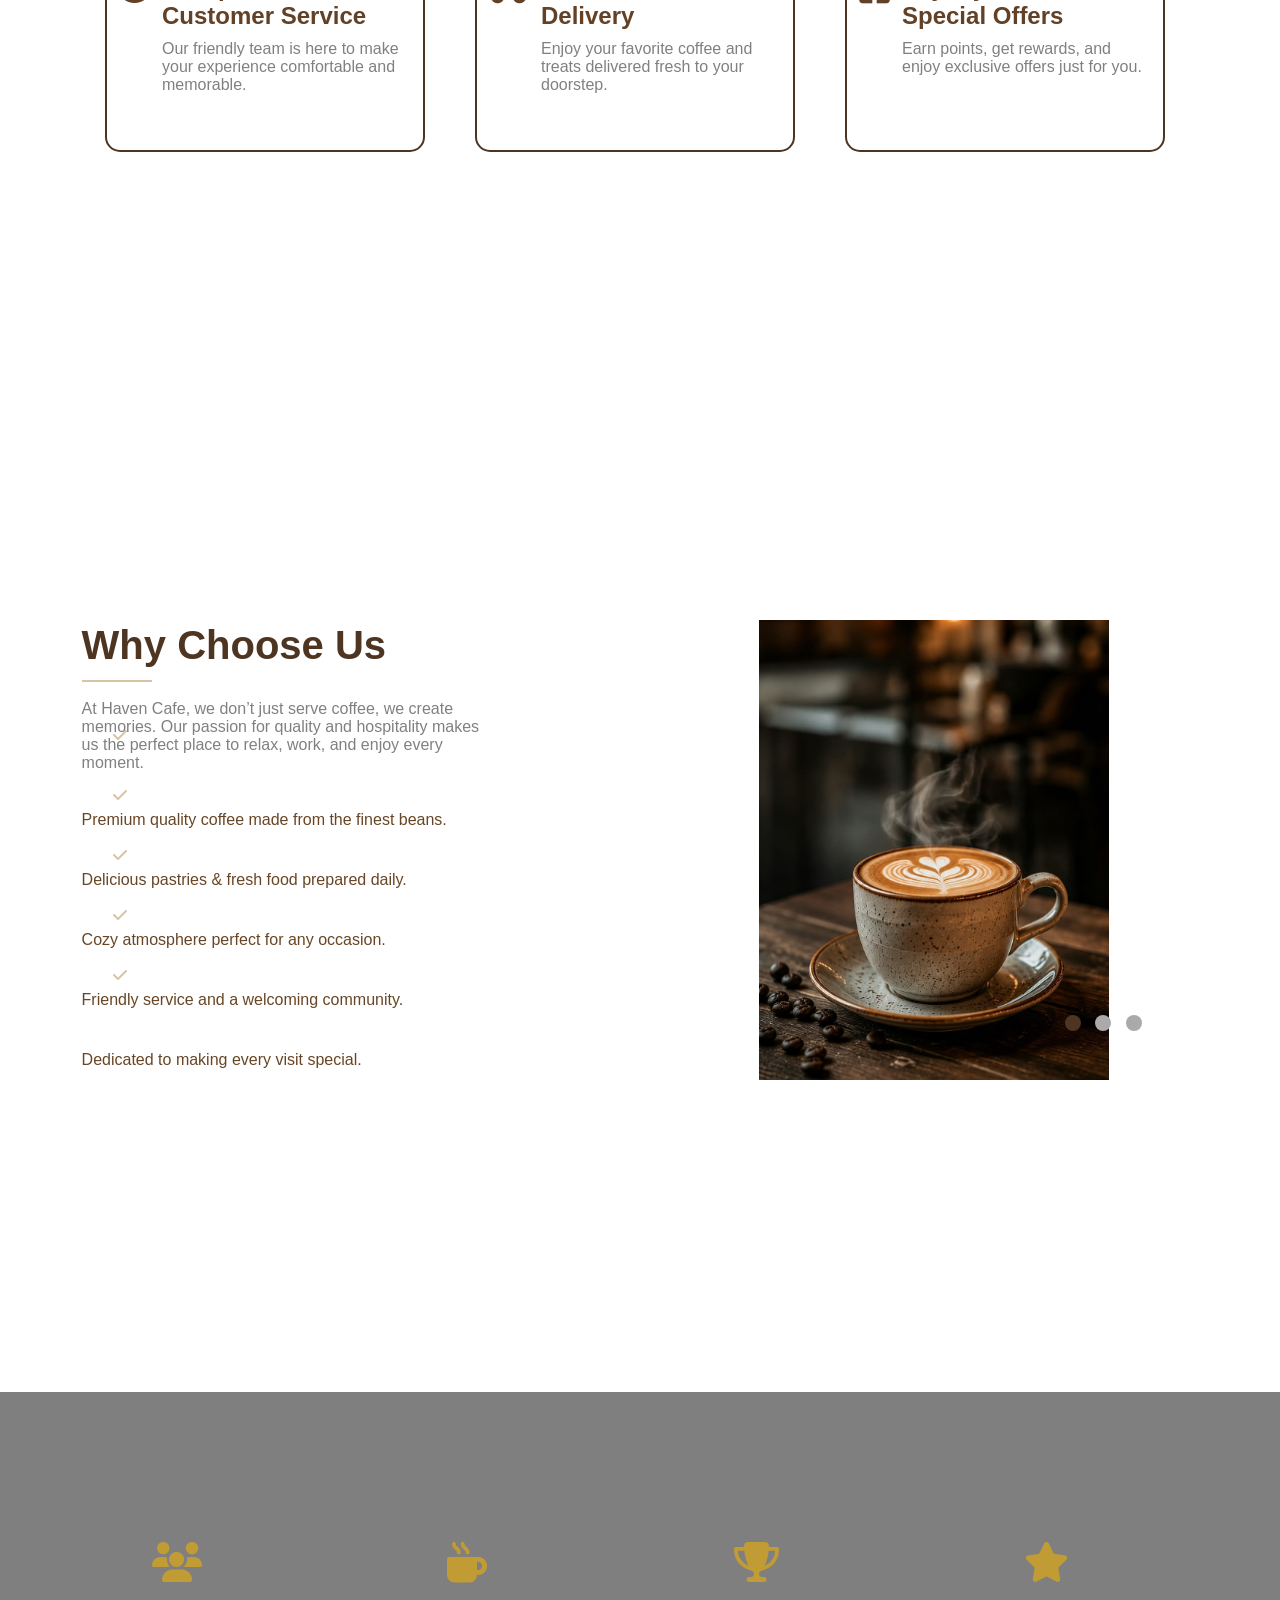
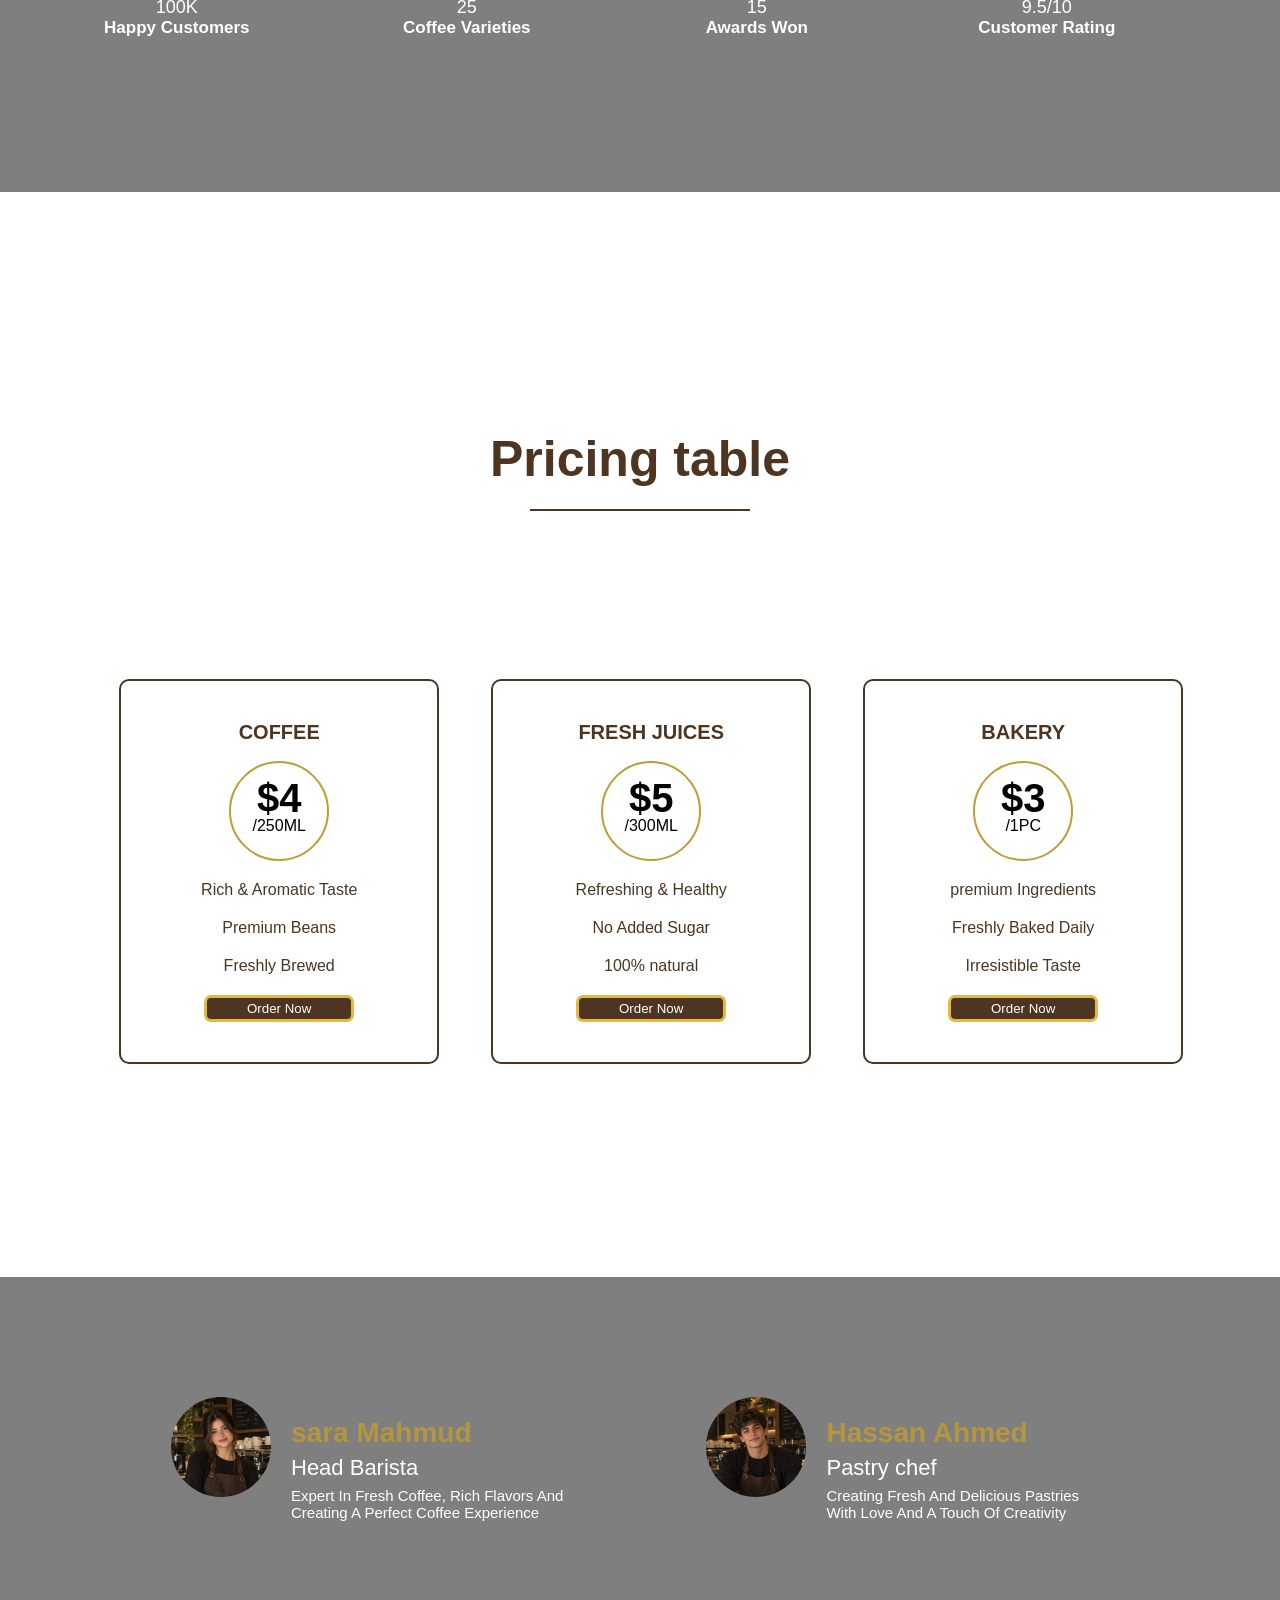
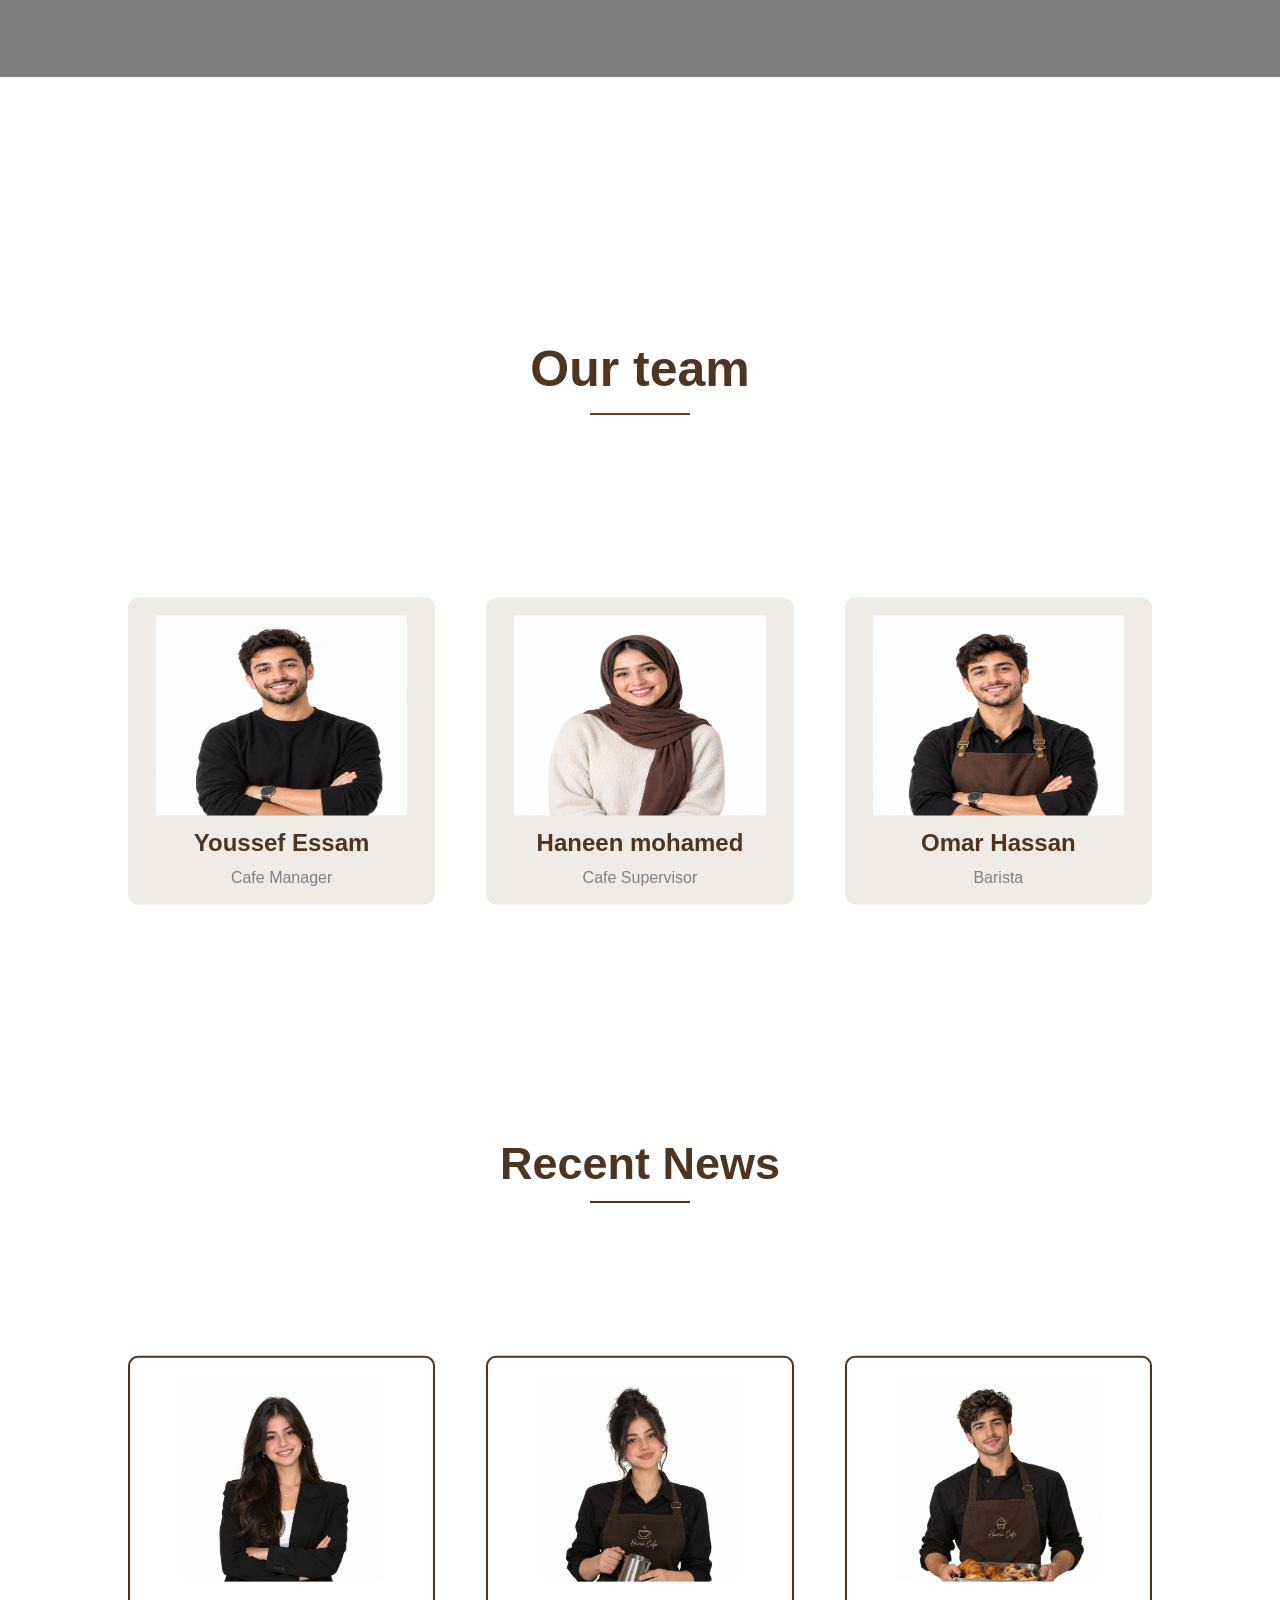
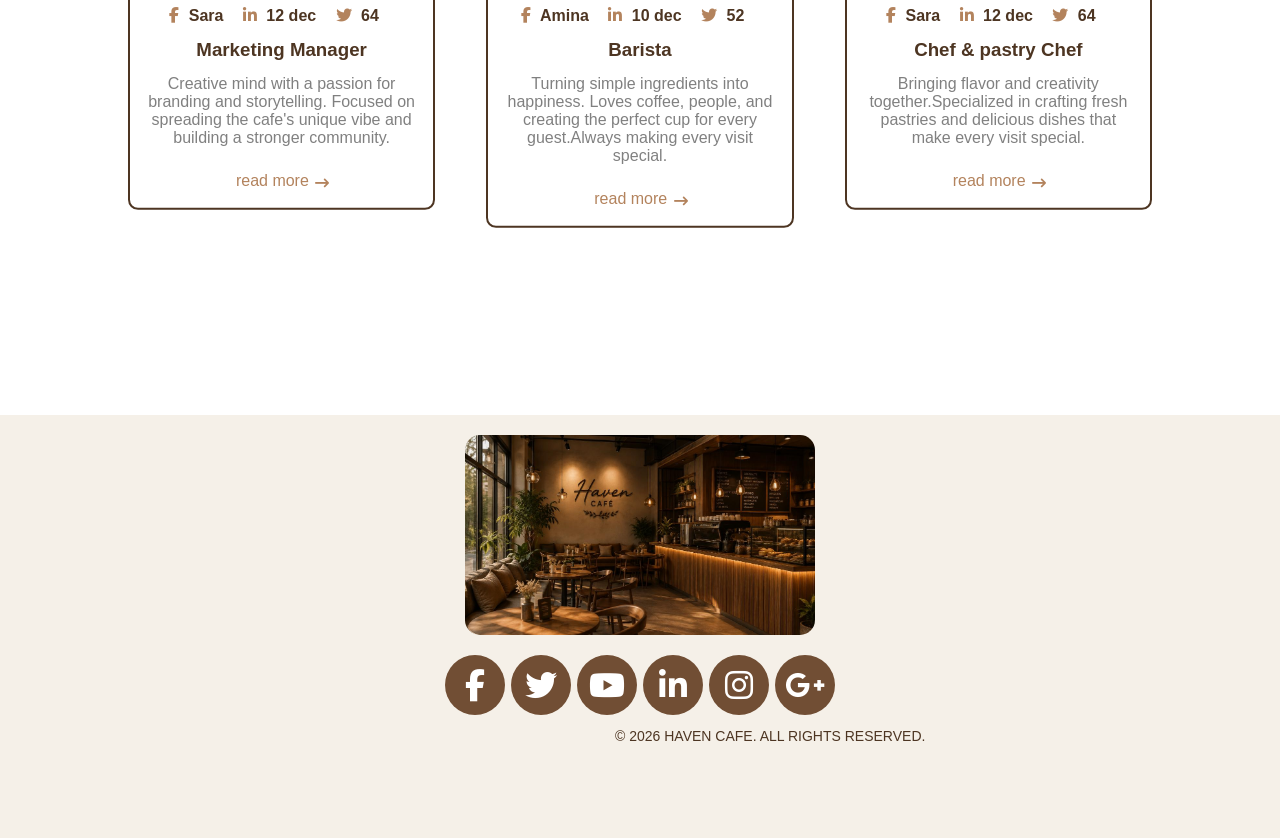
==== commit e684251e: "Update fmt.Println to output 'Goodbye World'" ====
--- a/index.html
+++ b/index.html
@@ -2,7 +2,7 @@
 <head>
 <meta charset="UTF-8">
 <title>PROJECT1</title>
-<link rel="stylesheet" href="css/style.css">
+<link rel="stylesheet" href="style.css">
 <link rel="stylesheet" href="css/all.css">
 </head>
 <body>
--- a/style.css
+++ b/style.css
@@ -0,0 +1,1057 @@
+   *{
+    margin: 0%;
+    padding: 0%;
+    box-sizing: border-box;
+    border: 0;
+  }
+   a{
+    text-decoration:none;
+  }
+    body{
+    font-family: 'Franklin Gothic Medium', 'Arial Narrow', Arial, sans-serif;
+   } 
+   .main{
+    width: 100%;
+    height: 100vh;
+    background-image: url(../img/logo.jpeg);
+    background-repeat: no-repeat;
+    position: relative;
+   }
+   .main-overlay{
+   background-color: rgba( 0, 0, 0, 0.4);
+   width: 100%;
+   height: 100%;
+   position: absolute;
+   top: 0;
+   left: 0;
+  }
+   .main-contact{
+   width: 40%;
+   position: absolute;
+   top: 50%;
+   left: 50%;
+   transform: translate(-50% ,-50%); 
+   text-align: center;
+  }
+   .main-H1{
+   font-size:20px ;
+   color: #D8C3A5;
+   line-height: 40px;
+   margin-right: 5px;
+  }
+   .main-H2{
+   COLOR:#FFF9F2;
+   font-size: 90px;
+  }
+   .main-P1{
+    color: #d2c7b7;
+  }
+   .main-btn{
+    width: 120px;
+    height: 40px;
+    margin-right: 15px;
+    border-radius: 4px;
+  }
+  .main-btn1{
+  color: #4D3522;
+  background-color: #f0E6D9;
+  } 
+  .main-btn2{
+  color: white;
+  background-color: #684625;
+  }
+  .main-btn:hover{
+   opacity: 0.7;
+  }
+   .divs1{
+   width: 27px;
+   height: 2px;
+   background-color:#D8C3A5;
+   position:absolute;
+   margin-top: 22PX;
+  }
+   .dd1{
+   margin-left: 374PX;
+  }
+  .dd2{
+   margin-left: 200PX;
+  }
+  .header{
+   width:100%;
+   height:40px;
+   background-color: #684625;
+   position: absolute;
+   z-index: 100;
+   position: fixed;
+   background-color: rgba(101, 67, 33, 0.6);
+  }
+  .list li{
+   display:inline-block;
+   margin-left:25px;
+   margin-top: 10PX; 
+  }
+  .list {
+   list-style: none;
+   margin-left: -23px;
+ }
+  .list li a{
+   position: relative;
+   color:white;
+ }
+ .list li a::after{
+  content: "";
+  position: absolute;
+  width: 0;
+  height: 2px;
+  background-color: #D8C3A5;
+  left: 0;
+  bottom: -5px;
+   transition: 0.5s;
+ }
+ .list li a:hover::after{
+  width: 100%;
+ }
+ .HAVEN-HEADER{
+   float:right;
+   margin-left: 800px;
+   position: absolute;
+ }
+.search{
+   position: absolute;
+   margin-top: 6px;
+   left: 89px;
+}
+.search input{
+   width: 240px;
+   height: 27px;
+   border-radius:20px ;
+   background-color:   white;
+}
+.icon1{
+   position: absolute;
+   margin-left: 40px;
+   margin-top: 8px;
+}
+.i1{
+font-size: 25px;
+color:white ;
+}
+.icon2{
+   position: absolute;
+   margin-top: 12px;
+   margin-left: 100px;
+}
+.i2{
+   color: gray;
+}
+.contact {
+    position: relative;
+}
+.contact-menu {
+    display: none;
+    position: absolute;
+    top: 100%;
+    left: 0;
+    width: 185px;
+    padding: 8px;  
+    background-color: #FFF9F2;
+    margin-top: 6px;
+    border-radius: 7px;
+}
+.contact-menu p a{
+   color:  rgba(101, 67, 33)
+}
+.contact:hover .contact-menu {
+    display: block;
+}
+.contact-menu p {
+    margin: 10px;
+}
+/*/////////// section2////////////////////////////////////////////*/
+ .section2{
+   width: 100%;
+   height: 100vh;
+ }
+.intro{
+   position: relative;
+    color: #4D3522;
+    width: 70%; 
+    top:100px;
+    left: 445px;
+}
+.dd3{
+   background-color:  #D8C3A5;
+   width: 200px;
+   height: 3px; 
+   position: absolute;
+   left: 217px;
+   top:110px;
+}
+.intro-H1{
+   font-size: 50px;
+   color: #4D3522;
+}
+
+.big-div{
+   position: relative;
+   top: 243px;
+   left:  -14px;
+   color:#4D3522;
+   text-align: center;
+   display: block;
+
+}
+.box{
+    position: relative;
+    overflow: hidden;
+    width: 250px;
+    height: 300px;
+    float: left;
+    position: relative;
+    border: 2px solid #4D3522;
+    border-radius: 10px;
+}
+  .div-coffee {
+    left: 150px;
+    margin-right: 30px;
+}
+.div-ice {    
+    left:200px;
+    margin-right: 30px;
+}
+.div-cake {
+    left: 250px;
+    margin-right: 30px;
+}
+.div-atmosphere{
+    left: 300px;
+}
+  .big-div h2{
+   color: #624126;
+   font-size: 20px;
+   text-align: center;
+   position: relative;
+   top:100px;
+  }
+  .box:hover h2{
+   color: white;
+  }
+.big-div p{
+   color:  rgb(162, 155, 155);
+   font-size: 13px;
+   text-align: center;
+   padding: 10px;
+   position: relative;
+   top:110px;
+}
+.box:hover p{
+   color: #4D3522;
+}
+.big-div i{
+   color:#4D3522;
+   position: relative;
+   top:55px;
+   font-size: 50px;
+}
+ .big-div a{
+   color:rgb(193, 156, 53);
+   display: inline-block;
+   text-align: center;
+   margin-top: 119px;
+}   
+.box::before {
+   content: "";
+   position: absolute;
+   width: 100%;
+   height: 100%;
+   background: rgba(77, 53, 34, 0.2);
+   top: -100%;
+   left: -100%;
+}
+.box:hover::before {
+   top: 0;
+   left: 0;
+   transition: 0.7s;
+}
+.box h2,
+.box p,
+.box i,
+.box a {
+    position: relative;
+    z-index: 2;
+}
+/* ////////////////////section 3//////////////////////////////////////////////// */
+.section3{
+  width: 100%;
+  height: 100vh;
+  background-color:  #f5f0e8; 
+  position: relative;
+}
+.divs3{
+   width: 25px;
+   height: 2px;
+   background-color: #D8C3A5;
+   position:absolute;
+   margin-top: 53px;
+}
+ .dd4{
+   left: 715px;
+ }
+ .dd5{
+   left: 770px;
+ } 
+.i-section3{
+   color:#D8C3A5 ;
+   font-size: 20px;
+   position: absolute;
+   top: 7%;
+   left: 50%;
+   transform: translate(-50% ,-50%);
+}
+.H2-section3{
+   position: relative;
+   text-align: center;
+   top: 68px;
+   color: #4D3522;
+   font-size: 40px;
+}
+ .dd6{
+  background-color: #D8C3A5;
+   width: 120px;
+   height: 2px;
+   margin: auto;
+   margin-top: 80px;
+ }
+  .section3-photos{
+   position: relative;
+   width: 1120px;
+   height: 620px;
+   margin: auto;
+   margin-top: 30px;
+ }
+.card{
+   width: 350px;
+   height: 240px;
+   margin: 10px;
+   float: left;
+   position: relative;
+   overflow: hidden;
+   background-size: cover;
+   background-position: center;
+}
+.card1{
+   background-image: url(../img/img1.jpeg);
+}
+.card2{
+   background-image: url(../img/img2.jpeg);
+}
+.card3{
+   background-image: url(../img/img3.jpeg);
+}
+.card4{
+   background-image: url(../img/img4.jpeg);
+}
+.card5{
+   background-image: url(../img/img5.jpeg);
+}
+.card6{
+   background-image: url(../img/img6.jpeg);
+}
+.card-text{
+   position:  absolute;
+   top: 50%;
+   left: 50%;
+   transform: translate(-50% ,-50%);
+   width: 100%;
+   text-align: center;
+   line-height: 50px ;
+   color: white;
+   opacity: 0; 
+   z-index: 11;
+}
+.card-text h2{
+   font-size: 40px;
+}
+.card-text p{
+   font-size: 20px;
+}
+.card-text i{
+   background-color: white;
+   width: 50px;
+   height: 30px;
+   color:gray;
+   border-radius: 7px;
+   text-align: center;
+   line-height: 32px; 
+   font-size: 20px;
+}
+.card::after{
+   content: "";
+   position: absolute;
+   top:0;
+   left: 0;
+   width: 100%;
+   height: 100%;
+   background-color: rgba( 0, 0, 0, 0.4);
+   opacity: 0;
+}
+.card:hover::after{
+   opacity: 1;
+}
+.card:hover .card-text{
+   opacity: 1;
+}
+/* /////////////////////section4////////////////////////////// */
+.section4{
+   width: 100%;
+   height: 100vh;
+   position: relative;
+}
+.section4-h2{
+   position: relative;
+   text-align: center;
+   top: 60px;
+   font-size: 40px;
+   color: #4D3522;
+}
+.dd7{
+   width: 90px;
+   height: 2px;
+   background-color:#D8C3A5 ;
+   margin: auto;
+   margin-top: 85px;
+}
+.offer{
+   position: relative;
+   width: 1120px;
+   height: 620px;
+   margin: auto;
+   margin-top: 25px;
+ }
+.parts{
+   width: 320px;
+   height: 210px;
+   margin: 25px;
+   float: left;
+   position: relative;
+   border: 2px  solid  #4D3522;
+   border-radius: 15px;
+   overflow: hidden;
+}
+.parts i{
+   font-size: 35px;
+   margin: 25px  10px  80px  10px ;
+   float: left;
+   color: #624126;
+}
+ .parts:hover h2{
+   color:  rgb(193, 156, 53);
+ }
+.parts h2{
+margin-top: 30px;
+margin-right: 30px;
+color: #624126;
+}
+.parts p{
+margin-top: 10px;
+margin-right: 20px;
+color: gray;
+}
+.parts:hover i{
+   color: #4D3522;
+ }
+.parts:hover p{
+   color: black;
+ }
+.parts::before {
+    content: "";
+    position: absolute;
+    width: 100%;
+    height: 100%;
+    background: rgba(77, 53, 34, 0.2);
+    top: -100%;
+    left: -100%;
+}
+.parts:hover::before {
+    top: 0;
+    left: 0;
+     transition: 0.7s;
+}
+.parts p,
+.parts h2,
+.parts i{
+   z-index: 99;
+   position: relative;
+}
+.parts a{
+    z-index: 100;
+   position: relative;
+}
+/* //////////////////////////////////section5//////////////////////////////////////// */
+.section5{
+   width: 100%;
+   height: 100vh;
+   position: relative;
+}
+.section5-img img{
+   top: 50%;
+   left: 73%;
+   transform: translate(-50% ,-50%);
+   position: absolute;
+}
+.text5{
+   width: 400px;
+   top: 50%;
+   left: 22%;
+   transform: translate(-50% ,-50%);
+   position: absolute;
+}
+.text5 h2{
+  font-size: 40px;
+  color:#4D3522;
+  line-height: 70px;
+}
+.text5 p{
+   color: gray;
+}
+.dd8{
+   width: 70px;
+   height: 2px;
+   background-color:#D8C3A5;
+}
+.pp p{
+   line-height: 60px;
+   color:#684625; 
+}
+.icons5{
+   width: 10px;
+   margin-left: 113px;
+   position: absolute;
+   margin-top: 305px;
+   color: #D8C3A5;
+}
+.icons5 i{
+   line-height: 60px;
+}
+.c{
+  width: 16px;
+  height: 16px;
+  border-radius: 50%;
+  background-color: rgb(171, 169, 169);
+  display: inline-block;
+  margin: 5px;
+}
+.circel1{
+  background-color: #4D3522;  
+}
+.circel{
+   width: 200px;
+   margin-left: 1060px;
+   position: absolute;
+   margin-top: 610px;
+}
+.circel2:hover,
+.circel3:hover{
+   background-color: #4D3522;
+}
+/* ///////////////////////////////////section6///////////////////////////////////// */
+ .section6{
+   width: 100%;
+   height: 80vh;
+}
+.background-section6{
+   width: 100%;
+   height: 400px;
+   background-image: url(../img/img1.jpeg);
+   background-position: center;
+   background-size: cover;
+   background-attachment: fixed;
+   position: absolute;
+   margin-top: 92px;
+}
+ .background-section6::before {
+    content: "";
+    position: absolute;
+    top: 0;
+    left: 0;
+    width: 100%;
+    height: 100%;
+    background:  rgba( 0, 0, 0, 0.5);
+} 
+.section6 div{
+   float: left;
+   margin-right: 100px;
+}
+.section6-icons{
+   width:1270px;
+   top: 50%;
+   left: 56%;
+   transform: translate(-50% ,-50%);
+   position: absolute;
+   color:  rgb(193, 156, 53);
+}
+.section6-icons i{
+   font-size: 40px;
+   margin-bottom: 15px;  
+}
+ .section6-icons h2{
+   font-size: 17px;
+   color: white;
+ }
+.section6-icons p{
+   font-size: 18px;
+   color: white; 
+ }
+.divs6{
+width: 190px;
+height: 100px;
+text-align: center;
+}
+/* /////////////////////////////////////////section7//////////////////////////////////////// */
+.section7{
+   width: 100%;
+   height: 85vh;
+   position: relative;
+}
+.dd12{
+   width: 220px;
+   height: 2px;
+   background-color: #4D3522;
+   margin: auto;
+}
+.pt{
+   color: #4D3522;
+   text-align: center;
+   font-size: 50px;
+   position: relative;
+   top: 10px;
+}
+.dd11{
+    margin-top: 31px;
+}
+.pricing{
+   width: 1120px;
+   height: 400px;
+   position: absolute;
+   top: 60%;
+   left: 49%;
+   transform: translate(-50% ,-50%);     
+}
+.tables{
+   width:320px ;
+   height: 385px;
+   border: 2px  solid  #4D3522;
+   float: left;
+   margin-left:   52px;
+   border-radius: 10px;
+   position: relative;
+   overflow: hidden;
+}  
+.tables::before {
+    content: "";
+    position: absolute;
+    top: 0;
+    left: 0;
+    width: 100%;
+    height: 0;
+    background:  rgba(77, 53, 34, 0.2);
+    transition: 0.7s;
+}
+.tables:hover::before {
+    height: 100%;
+}
+.tables p,
+.tables h2,
+.tables strong,
+.tables span, 
+.tables .price,
+.tables button{
+    position: relative; 
+   z-index: 10000;
+}
+.price{
+   width: 100px;
+   height: 100px;
+   border-radius: 50%;
+   border: 2px  solid   rgb(193, 156, 53);
+   margin:17px  auto;
+   text-align: center;
+   position: relative;
+}
+.price strong{
+   font-size: 40px;
+   position: absolute;
+   top: 36%;
+   left: 50%;
+   transform: translate(-50% ,-50%);
+}
+  .price span{
+   display: block;
+   position:absolute  ;
+   top:66%;
+   left:50%;
+   transform:translate(-50% ,-50%)
+ }  
+.pricing h2{
+   font-size: 20px;
+   text-align: center;
+   margin-top: 40px;
+   color:   #4D3522;
+}
+ .tables:hover h2{
+   color:#b3835d;
+ }
+
+.pricing p{
+   text-align: center;
+   margin: 20px ;
+   color: #4D3522;
+}
+.pricing button{
+   display: block;
+   margin: auto;
+   width: 150px;
+   height: 27px;
+   color: white;
+   background-color: #4D3522;
+   border-radius: 7px;
+   border: 3px  solid   rgb(227, 185, 69);
+   position: relative;
+   z-index: 5000;
+}
+/* /////////////////////////////////////////section8///////////////////////////////////////////// */
+.section8{
+   width: 100%;
+   height: 80vh; 
+}
+.background-section8{
+   width: 100%;
+   height: 400px;
+   background-image: url(../img/sec8.jpeg);
+   background-position: center;
+   background-size: cover;
+   background-attachment: fixed;
+   position: absolute;
+   margin-top: 92px;
+}
+.background-section8::before {
+    content: "";
+    position: absolute;
+    top: 0;
+    left: 0;
+    width: 100%;
+    height: 100%;
+    background:  rgba( 0, 0, 0, 0.5);
+} 
+.stafe{
+    width: 1200px;
+    height: 300px;
+    position: absolute;
+    top:50%;
+    left: 50%;
+    transform:translate(-50% ,-50%) ;
+}
+ .member img{
+   width: 100px;
+   height: 100px;
+   border-radius: 50%;
+   position: relative;
+   float: left;
+   margin-top:20px;
+ }
+   .work{
+   width: 30%;
+   float: left;
+  } 
+   .content{
+   width: 70%;
+   float: left;
+   position: relative;
+} 
+.content h2{
+   color:rgb(181, 149, 61);
+   margin-top: 40px;
+   font-size: 28px;
+}
+    .content p{ 
+   color: white;
+   font-size: 22px;
+   line-height: 38px;
+}
+  .content span{
+   color:white;
+   font-size: 15px;
+}
+.pastry,
+.parista{
+   width: 400px;
+   height: 200px;
+   display:inline-block;
+   position: relative;
+   margin:50px  0px  0px  131px;
+}
+/* ///////////////////////////////////////////////////section9////////////////////////////////////////// */
+.section9{
+   width: 100%;
+   height: 90vh;
+   position: relative;
+}
+.team-title{
+   position: relative;
+   text-align: center;
+   font-size: 50px;
+   color: #4D3522;
+   top:35px;
+}
+.dd13{
+   width: 100px;
+   height: 2px;
+   background-color: #624126;
+   margin: auto;
+   margin-top: 50px;
+}
+.team-container{
+   width: 80%;
+   margin: auto;
+}
+.team-item{
+   float: left;
+   background-color:#efece8;
+   width: 30%;
+   padding: 18px  14px;
+   text-align: center;
+   border-radius: 10px;
+   position: relative;
+}
+.team-parent{
+   position: absolute;
+   top: 55%;
+   left: 50%;
+   transform: translate(-50% , -50%);
+   width: 80%;
+}
+.team-item-2{
+   margin: 0px  5%;
+}
+.team-img{
+   width: 90%;
+   position: relative;
+   margin: auto;
+}
+.team-img img{
+   width: 100%;
+}
+.team-icons{
+   position: absolute;
+   top: 0;
+   left: 0;
+   bottom: 0;
+   right: 0;
+   background-color:rgba(0, 0, 0, 0.4);
+   visibility: hidden;  
+}
+.team-item:hover .team-icons{
+   visibility: visible;
+}
+.team-icons a{
+   display: block;
+   width: 40px;
+   height: 40px;
+   background-color: #624126;
+   margin-left: auto;
+}
+.team-icons a i{
+   line-height: 40px;
+   font-size: 22px;
+   color: white;
+}
+.team-info h2{
+color:#4D3522;
+line-height: 53px;
+}
+.team-info p{
+color:gray;
+}
+.team-item:hover h2{
+  color:rgb(193, 156, 53);  
+}
+.team-item:hover p{
+   color: #4D3522;
+}
+.team-item::after {
+    position: absolute;
+    content: "";
+    width: 100%;
+    height: 0%;
+    top: 0;
+    left: 0;
+    background-color:  rgba(77, 53, 34, 0.2);
+    border-radius: 10px;
+    transition: 0.7s;
+}
+.team-item:hover::after {
+   height: 100%;
+}
+/* ////////////////////////////////section10////////////////////////////// */
+.section10{
+   width: 100%;
+   height: 100vh;
+   position: relative;
+}
+.div-sec10{
+   width: 100px;
+   height: 2px;
+   background-color: #4D3522;
+   margin: auto;
+   margin-top: 34px;
+}
+.h1-sec10{
+   text-align: center;
+   color: #4D3522;
+   position: relative;
+   top: 23px;
+   font-size: 45px;
+}
+.Recent-container{
+   width: 80%;
+   margin: auto;  
+}
+.Recent-parent{
+   position: absolute;
+   top: 53%;
+   left: 50%;
+   transform: translate(-50% , -50%);
+   width: 80%;
+}
+.Recent-item{
+   float: left;
+   border: 2px  solid  #4D3522;
+   width: 30%;
+   padding: 18px  14px;
+   text-align: center;
+   border-radius: 10px;
+   position: relative;
+}
+.Recent-item:hover h3{
+   color:#b3835d;
+}
+.Recent-item:hover p{
+   color:#4D3522;
+}
+.Recent-item2{
+   margin: 0px  5%;
+}
+.Recent-img{
+   width: 75%;
+   position: relative;
+   margin: auto;
+   z-index: 88;
+}
+.Recent-img img{
+   width: 100%;
+   height: 25%;
+   border-radius: 10px;
+}
+.Recent-info a,
+.Recent-info h2{
+    display: inline-block;
+    position: relative;
+    z-index: 7;
+}
+.Recent-info i{
+color: #b3835d;
+}
+.Recent-info h2{
+    margin: 0 15px 0 5px;
+    font-size: 16px;
+    color: #4D3522;
+    z-index: 7;
+    position: relative;
+}
+.Recent-info p{
+    z-index: 7;
+    position: relative;
+    color: grey;
+}
+.Recent-info h3{
+    line-height: 50px;
+    color: #4D3522;
+    z-index: 7;
+    position: relative;
+}
+.Recent-info a{
+    color: #b3835d;
+    margin-top: 25px;
+    z-index: 6;
+    position: relative;
+}
+.Recent-item::after {
+    position: absolute;
+    content: "";
+    width: 100%;
+    height: 0%;
+    top: 0;
+    left: 0;
+    background-color:  rgba(77, 53, 34, 0.2);
+    border-radius: 10px;
+    transition: 0.7s;
+}
+.Recent-item:hover::after {
+   height: 100%;
+}
+.iii{
+   font-size: 14px;
+   top:2px;
+   left: 2px;
+   position: relative;
+}
+/* ///////////////////////////////////////////////////section11///////////////////////////////////// */
+.section11{
+    width: 100%;
+   height: 47vh;
+   background-color:#f5f0e8;
+}
+ .section11-img{
+background-image:url(../img/place.jpeg) ;
+width: 350px;
+height: 200px;
+background-size: cover;
+border-radius: 15px;
+margin:auto ;
+position: relative;
+top: 20px;
+}
+.di{
+   width: 60px;
+   height: 60px;
+   background-color:  #714e34;
+   border-radius: 50%;
+   float: left;
+   text-align: center;
+   margin-top: 40px;
+   margin-right: 6px;
+   transition: 0.3s;
+}
+.di:hover{
+   background-color: #4D3522;
+}
+.section11-icons i{
+   font-size: 32px;
+   color: white;
+   line-height: 60px;  
+}
+ .section11-icons{
+    width: 450px;
+   height: 100px;
+   margin: auto;
+   position: relative;
+   left: 30px;
+ }
+.section11-p{
+   margin-top: 13px;
+   margin-left: 615px;
+}
+.section11-p p{
+   font-size: 14px;
+   color:#4D3522;
+}
